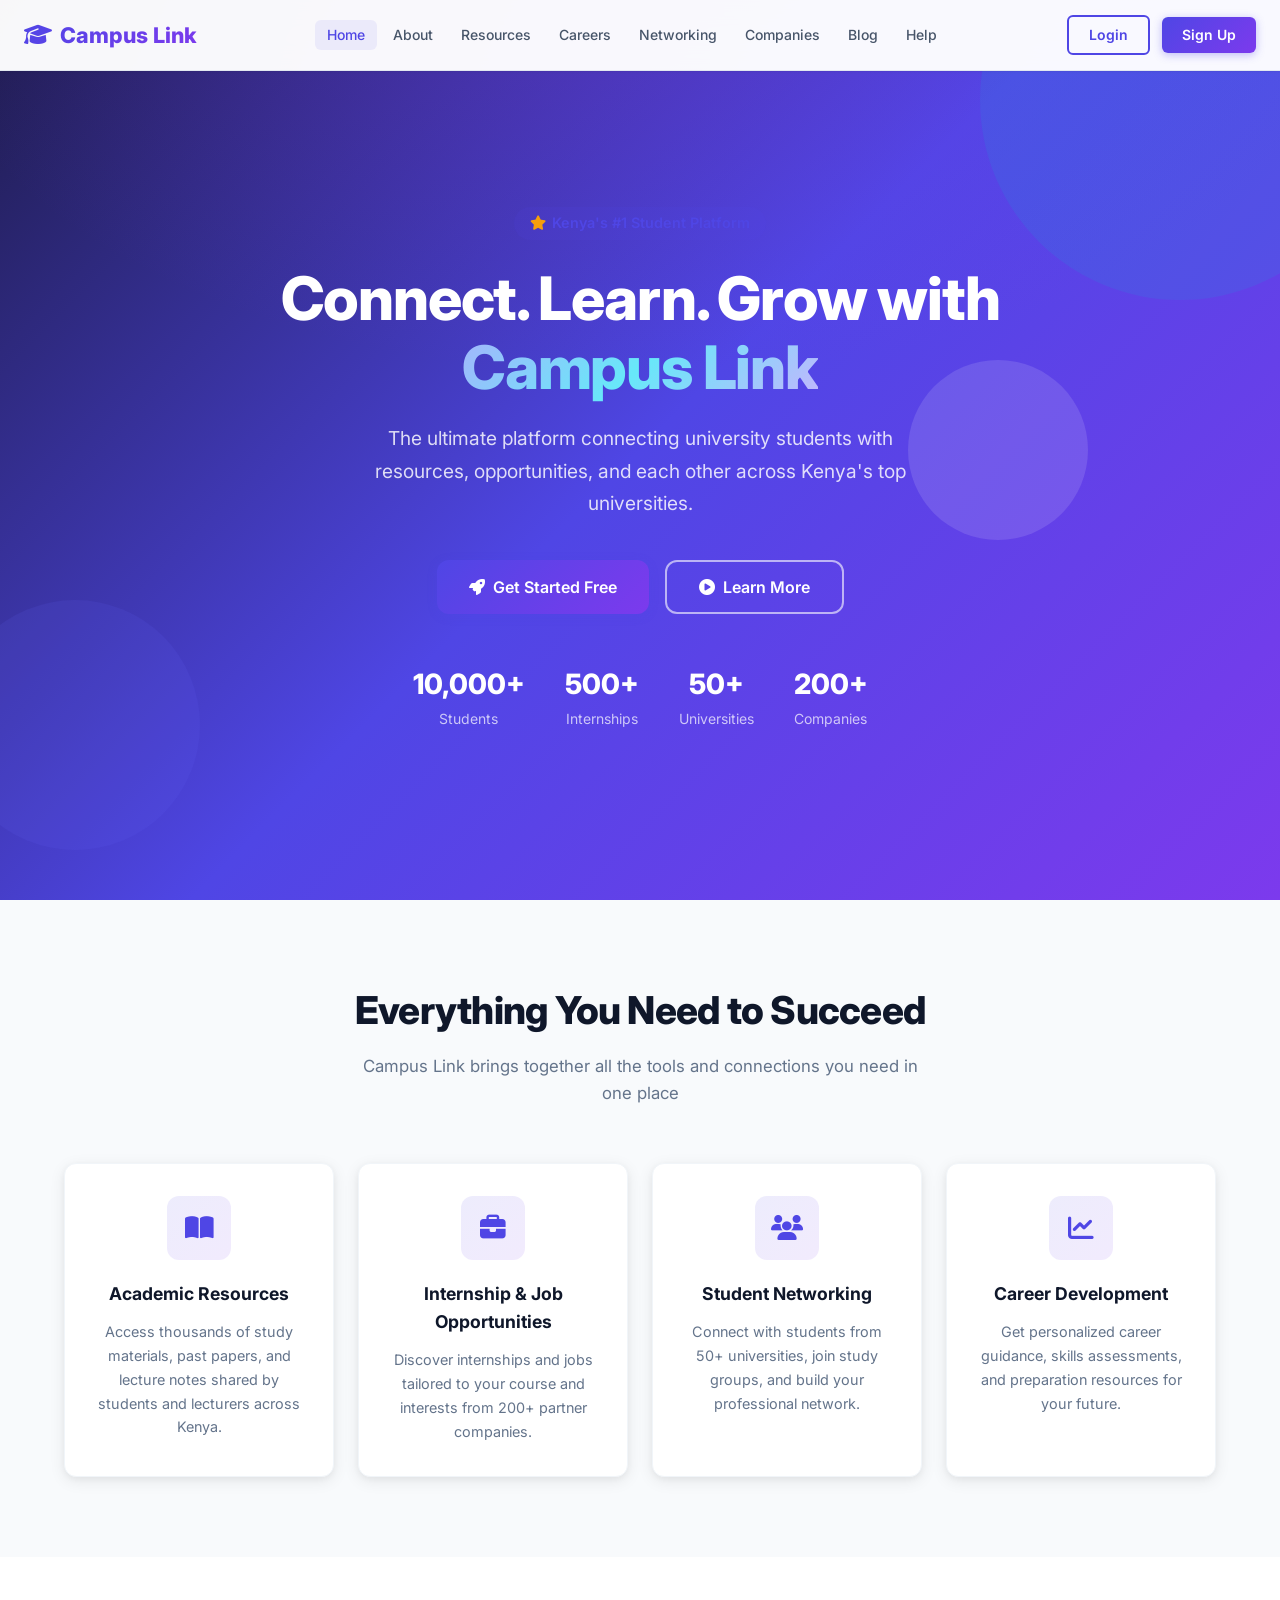
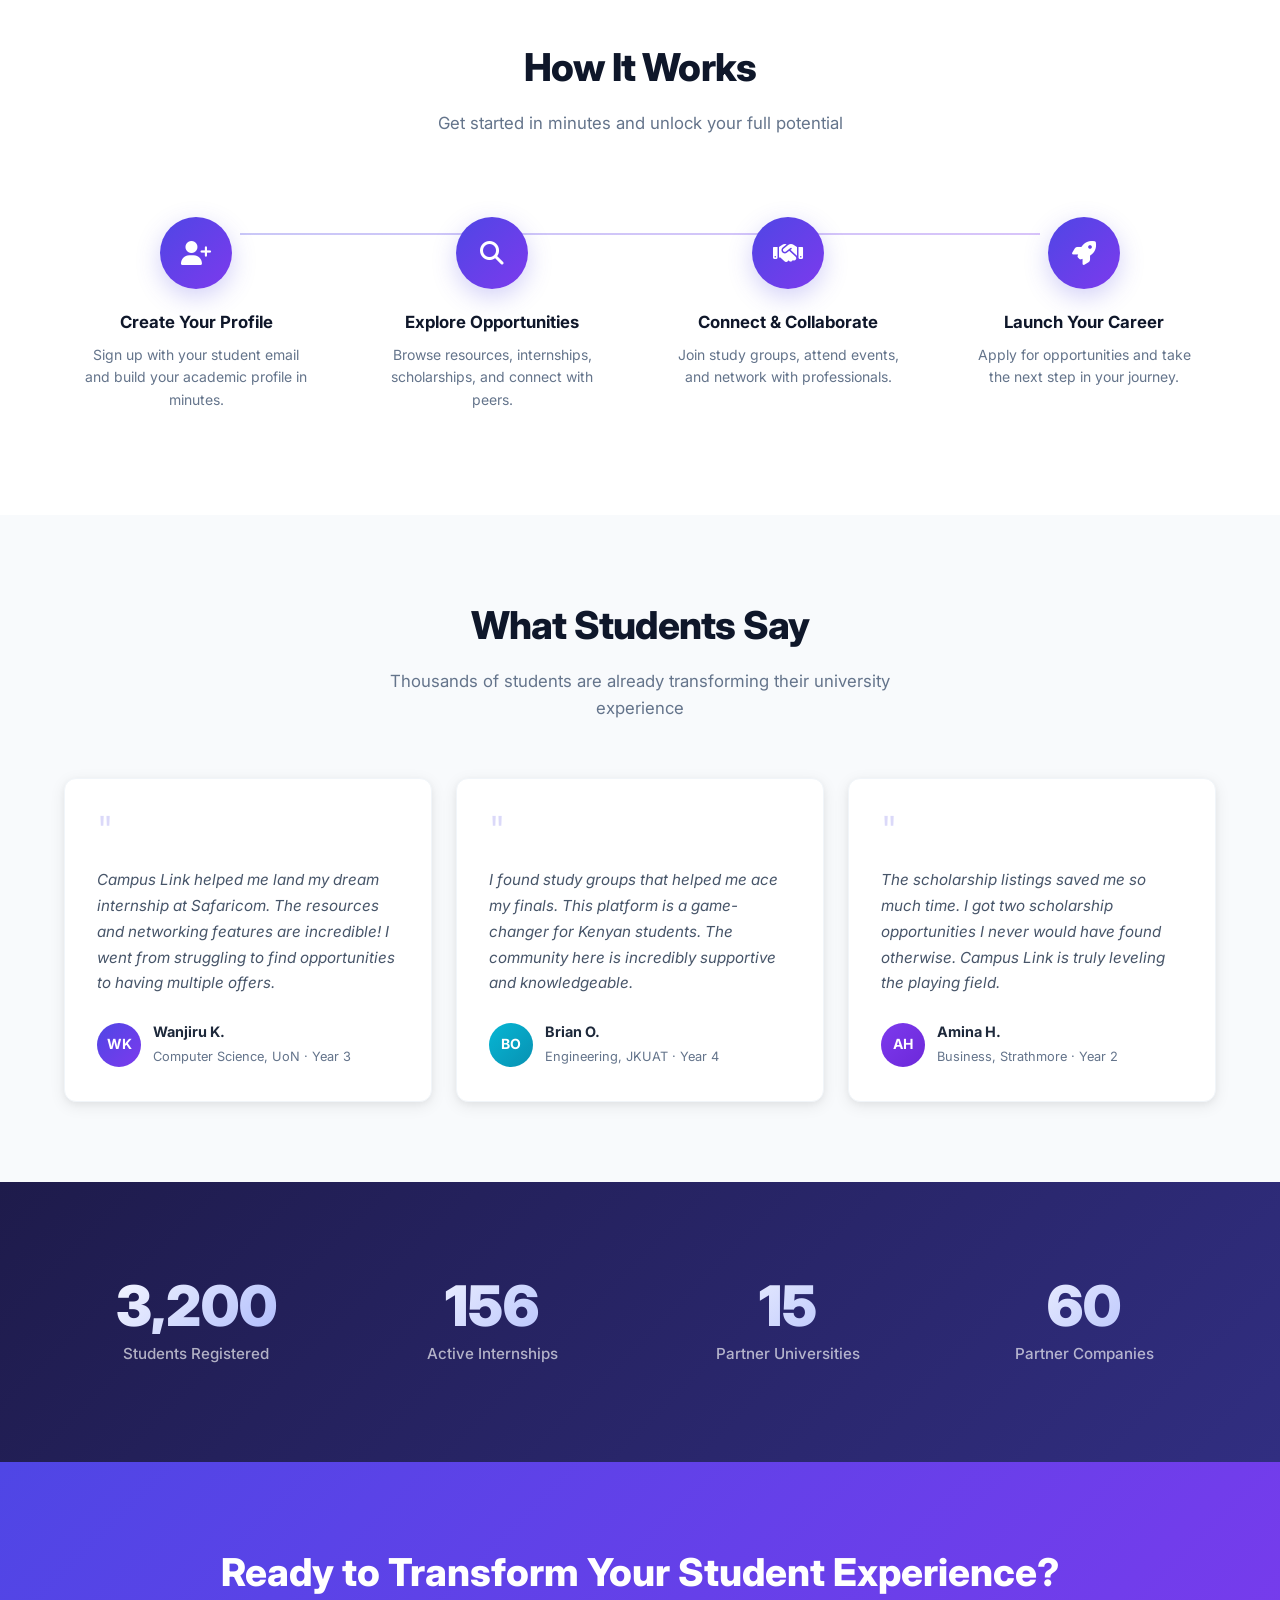
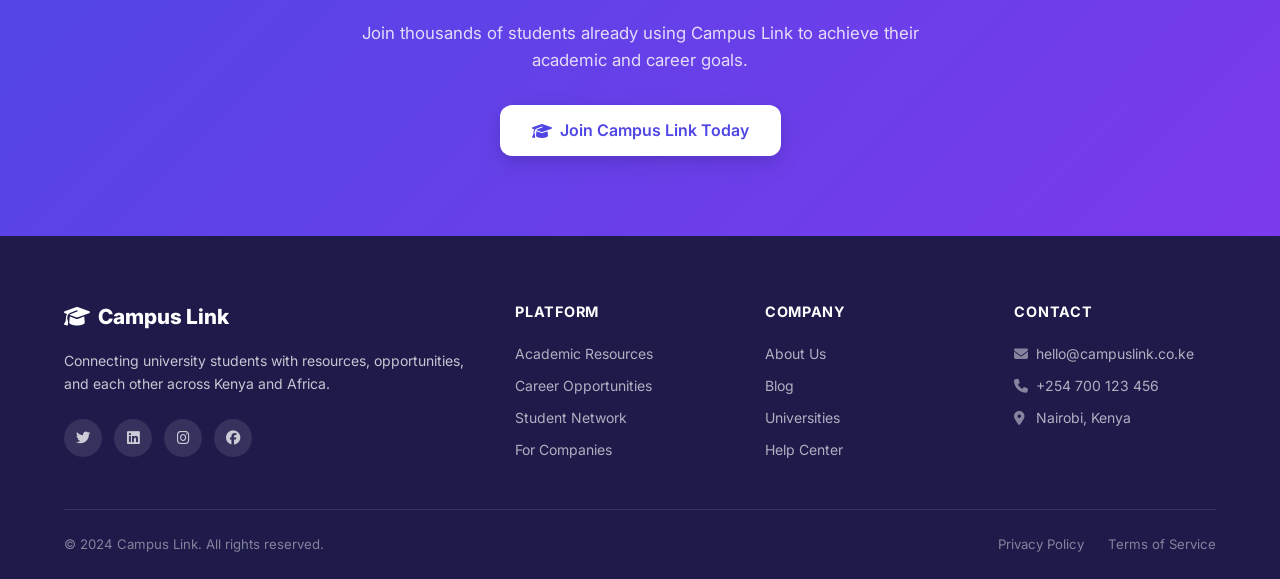
==== index.html @ 04f5db01 "Add complete Campus Link static website (14 files) - css/style.css: 700+ line comprehensive design s" ====
<!DOCTYPE html>
<html lang="en">
<head>
  <meta charset="UTF-8">
  <meta name="viewport" content="width=device-width, initial-scale=1.0">
  <title>Campus Link - Connect. Learn. Grow.</title>
  <meta name="description" content="The ultimate platform connecting university students with resources, opportunities, and each other across Kenya's top universities.">
  <link rel="stylesheet" href="css/style.css">
  <link rel="preconnect" href="https://fonts.googleapis.com">
  <link rel="preconnect" href="https://fonts.gstatic.com" crossorigin>
  <link href="https://fonts.googleapis.com/css2?family=Inter:wght@300;400;500;600;700;800;900&display=swap" rel="stylesheet">
  <link rel="stylesheet" href="https://cdnjs.cloudflare.com/ajax/libs/font-awesome/6.4.0/css/all.min.css">
</head>
<body>

  <!-- NAVIGATION -->
  <nav class="navbar">
    <div class="nav-container">
      <a href="index.html" class="nav-logo">
        <i class="fas fa-graduation-cap"></i> Campus Link
      </a>
      <button class="hamburger" id="hamburger" aria-label="Toggle menu">
        <i class="fas fa-bars"></i>
      </button>
      <ul class="nav-links" id="navLinks">
        <li><a href="index.html" class="nav-link">Home</a></li>
        <li><a href="about.html" class="nav-link">About</a></li>
        <li><a href="resources.html" class="nav-link">Resources</a></li>
        <li><a href="careers.html" class="nav-link">Careers</a></li>
        <li><a href="networking.html" class="nav-link">Networking</a></li>
        <li><a href="companies.html" class="nav-link">Companies</a></li>
        <li><a href="blog.html" class="nav-link">Blog</a></li>
        <li><a href="help.html" class="nav-link">Help</a></li>
      </ul>
      <div class="nav-auth" id="navAuth">
        <button class="btn btn-outline" id="loginBtn">Login</button>
        <button class="btn btn-primary" id="signupBtn">Sign Up</button>
      </div>
    </div>
  </nav>

  <!-- HERO -->
  <section class="hero" id="home">
    <div class="hero-content">
      <div class="badge badge-primary mb-3" style="font-size:0.9rem;padding:0.4rem 1rem;">
        <i class="fas fa-star" style="color:#f59e0b;margin-right:0.35rem;"></i> Kenya's #1 Student Platform
      </div>
      <h1>Connect. Learn. Grow with <span class="gradient-text">Campus Link</span></h1>
      <p>The ultimate platform connecting university students with resources, opportunities, and each other across Kenya's top universities.</p>
      <div class="hero-buttons">
        <button class="btn btn-primary btn-large" id="heroSignupBtn">
          <i class="fas fa-rocket"></i> Get Started Free
        </button>
        <a href="about.html" class="btn btn-outline btn-large">
          <i class="fas fa-play-circle"></i> Learn More
        </a>
      </div>
      <div class="hero-stats">
        <div class="hero-stat">
          <span>10,000+</span>
          <p>Students</p>
        </div>
        <div class="hero-stat">
          <span>500+</span>
          <p>Internships</p>
        </div>
        <div class="hero-stat">
          <span>50+</span>
          <p>Universities</p>
        </div>
        <div class="hero-stat">
          <span>200+</span>
          <p>Companies</p>
        </div>
      </div>
    </div>
    <div class="hero-visual">
      <div class="floating-shape shape-1"></div>
      <div class="floating-shape shape-2"></div>
      <div class="floating-shape shape-3"></div>
    </div>
  </section>

  <!-- FEATURES -->
  <section class="features" id="features">
    <div class="container">
      <div class="section-header">
        <h2>Everything You Need to Succeed</h2>
        <p>Campus Link brings together all the tools and connections you need in one place</p>
      </div>
      <div class="features-grid">
        <div class="feature-card animate-on-scroll">
          <div class="feature-icon"><i class="fas fa-book-open"></i></div>
          <h3>Academic Resources</h3>
          <p>Access thousands of study materials, past papers, and lecture notes shared by students and lecturers across Kenya.</p>
        </div>
        <div class="feature-card animate-on-scroll">
          <div class="feature-icon"><i class="fas fa-briefcase"></i></div>
          <h3>Internship &amp; Job Opportunities</h3>
          <p>Discover internships and jobs tailored to your course and interests from 200+ partner companies.</p>
        </div>
        <div class="feature-card animate-on-scroll">
          <div class="feature-icon"><i class="fas fa-users"></i></div>
          <h3>Student Networking</h3>
          <p>Connect with students from 50+ universities, join study groups, and build your professional network.</p>
        </div>
        <div class="feature-card animate-on-scroll">
          <div class="feature-icon"><i class="fas fa-chart-line"></i></div>
          <h3>Career Development</h3>
          <p>Get personalized career guidance, skills assessments, and preparation resources for your future.</p>
        </div>
      </div>
    </div>
  </section>

  <!-- HOW IT WORKS -->
  <section class="how-it-works" id="how-it-works">
    <div class="container">
      <div class="section-header">
        <h2>How It Works</h2>
        <p>Get started in minutes and unlock your full potential</p>
      </div>
      <div class="steps-grid">
        <div class="step-card animate-on-scroll">
          <div class="step-number"><i class="fas fa-user-plus"></i></div>
          <h3>Create Your Profile</h3>
          <p>Sign up with your student email and build your academic profile in minutes.</p>
        </div>
        <div class="step-card animate-on-scroll">
          <div class="step-number"><i class="fas fa-search"></i></div>
          <h3>Explore Opportunities</h3>
          <p>Browse resources, internships, scholarships, and connect with peers.</p>
        </div>
        <div class="step-card animate-on-scroll">
          <div class="step-number"><i class="fas fa-handshake"></i></div>
          <h3>Connect &amp; Collaborate</h3>
          <p>Join study groups, attend events, and network with professionals.</p>
        </div>
        <div class="step-card animate-on-scroll">
          <div class="step-number"><i class="fas fa-rocket"></i></div>
          <h3>Launch Your Career</h3>
          <p>Apply for opportunities and take the next step in your journey.</p>
        </div>
      </div>
    </div>
  </section>

  <!-- TESTIMONIALS -->
  <section class="testimonials">
    <div class="container">
      <div class="section-header">
        <h2>What Students Say</h2>
        <p>Thousands of students are already transforming their university experience</p>
      </div>
      <div class="testimonials-grid">
        <div class="testimonial-card animate-on-scroll">
          <div class="quote-icon">"</div>
          <p>Campus Link helped me land my dream internship at Safaricom. The resources and networking features are incredible! I went from struggling to find opportunities to having multiple offers.</p>
          <div class="testimonial-author">
            <div class="author-avatar">WK</div>
            <div class="author-info">
              <strong>Wanjiru K.</strong>
              <span>Computer Science, UoN · Year 3</span>
            </div>
          </div>
        </div>
        <div class="testimonial-card animate-on-scroll">
          <div class="quote-icon">"</div>
          <p>I found study groups that helped me ace my finals. This platform is a game-changer for Kenyan students. The community here is incredibly supportive and knowledgeable.</p>
          <div class="testimonial-author">
            <div class="author-avatar" style="background:linear-gradient(135deg,#06b6d4,#0891b2);">BO</div>
            <div class="author-info">
              <strong>Brian O.</strong>
              <span>Engineering, JKUAT · Year 4</span>
            </div>
          </div>
        </div>
        <div class="testimonial-card animate-on-scroll">
          <div class="quote-icon">"</div>
          <p>The scholarship listings saved me so much time. I got two scholarship opportunities I never would have found otherwise. Campus Link is truly leveling the playing field.</p>
          <div class="testimonial-author">
            <div class="author-avatar" style="background:linear-gradient(135deg,#7c3aed,#6d28d9);">AH</div>
            <div class="author-info">
              <strong>Amina H.</strong>
              <span>Business, Strathmore · Year 2</span>
            </div>
          </div>
        </div>
      </div>
    </div>
  </section>

  <!-- STATS -->
  <section class="stats-section">
    <div class="container">
      <div class="stats-grid">
        <div class="stat-card animate-on-scroll">
          <div class="stat-number" data-target="10000">0</div>
          <div class="stat-label">Students Registered</div>
        </div>
        <div class="stat-card animate-on-scroll">
          <div class="stat-number" data-target="500">0</div>
          <div class="stat-label">Active Internships</div>
        </div>
        <div class="stat-card animate-on-scroll">
          <div class="stat-number" data-target="50">0</div>
          <div class="stat-label">Partner Universities</div>
        </div>
        <div class="stat-card animate-on-scroll">
          <div class="stat-number" data-target="200">0</div>
          <div class="stat-label">Partner Companies</div>
        </div>
      </div>
    </div>
  </section>

  <!-- CTA -->
  <section class="cta-section">
    <div class="container">
      <h2>Ready to Transform Your Student Experience?</h2>
      <p>Join thousands of students already using Campus Link to achieve their academic and career goals.</p>
      <button class="btn btn-white btn-large" id="ctaSignupBtn">
        <i class="fas fa-graduation-cap"></i> Join Campus Link Today
      </button>
    </div>
  </section>

  <!-- FOOTER -->
  <footer class="footer">
    <div class="container">
      <div class="footer-grid">
        <div class="footer-brand">
          <a href="index.html" class="footer-logo"><i class="fas fa-graduation-cap"></i> Campus Link</a>
          <p>Connecting university students with resources, opportunities, and each other across Kenya and Africa.</p>
          <div class="social-links">
            <a href="#" aria-label="Twitter"><i class="fab fa-twitter"></i></a>
            <a href="#" aria-label="LinkedIn"><i class="fab fa-linkedin"></i></a>
            <a href="#" aria-label="Instagram"><i class="fab fa-instagram"></i></a>
            <a href="#" aria-label="Facebook"><i class="fab fa-facebook"></i></a>
          </div>
        </div>
        <div class="footer-links">
          <h4>Platform</h4>
          <ul>
            <li><a href="resources.html">Academic Resources</a></li>
            <li><a href="careers.html">Career Opportunities</a></li>
            <li><a href="networking.html">Student Network</a></li>
            <li><a href="companies.html">For Companies</a></li>
          </ul>
        </div>
        <div class="footer-links">
          <h4>Company</h4>
          <ul>
            <li><a href="about.html">About Us</a></li>
            <li><a href="blog.html">Blog</a></li>
            <li><a href="universities.html">Universities</a></li>
            <li><a href="help.html">Help Center</a></li>
          </ul>
        </div>
        <div class="footer-links">
          <h4>Contact</h4>
          <ul>
            <li><i class="fas fa-envelope"></i> hello@campuslink.co.ke</li>
            <li><i class="fas fa-phone"></i> +254 700 123 456</li>
            <li><i class="fas fa-map-marker-alt"></i> Nairobi, Kenya</li>
          </ul>
        </div>
      </div>
      <div class="footer-bottom">
        <p>&copy; 2024 Campus Link. All rights reserved.</p>
        <div class="footer-legal">
          <a href="#">Privacy Policy</a>
          <a href="#">Terms of Service</a>
        </div>
      </div>
    </div>
  </footer>

  <!-- LOGIN MODAL -->
  <div class="modal-overlay" id="loginModal">
    <div class="modal">
      <button class="modal-close" id="closeLoginModal" aria-label="Close"><i class="fas fa-times"></i></button>
      <div class="modal-header">
        <i class="fas fa-graduation-cap modal-logo-icon"></i>
        <h2>Welcome Back</h2>
        <p>Sign in to your Campus Link account</p>
      </div>
      <form class="modal-form" id="loginForm" novalidate>
        <div class="form-group">
          <label for="loginEmail">Email Address</label>
          <input type="email" id="loginEmail" placeholder="demo@campuslink.com" required autocomplete="email">
        </div>
        <div class="form-group">
          <label for="loginPassword">Password</label>
          <input type="password" id="loginPassword" placeholder="demo123" required autocomplete="current-password">
        </div>
        <div class="form-error" id="loginError"></div>
        <button type="submit" class="btn btn-primary btn-full">
          <i class="fas fa-sign-in-alt"></i> Sign In
        </button>
        <p class="modal-switch">Don't have an account? <a href="#" id="switchToSignup">Sign Up</a></p>
        <p class="demo-hint"><i class="fas fa-info-circle"></i> Demo: demo@campuslink.com / demo123</p>
      </form>
    </div>
  </div>

  <!-- SIGNUP MODAL -->
  <div class="modal-overlay" id="signupModal">
    <div class="modal">
      <button class="modal-close" id="closeSignupModal" aria-label="Close"><i class="fas fa-times"></i></button>
      <div class="modal-header">
        <i class="fas fa-graduation-cap modal-logo-icon"></i>
        <h2>Join Campus Link</h2>
        <p>Create your free student account</p>
      </div>
      <form class="modal-form" id="signupForm" novalidate>
        <div class="form-group">
          <label for="signupName">Full Name</label>
          <input type="text" id="signupName" placeholder="Your full name" required autocomplete="name">
        </div>
        <div class="form-group">
          <label for="signupEmail">Email Address</label>
          <input type="email" id="signupEmail" placeholder="student@university.ac.ke" required autocomplete="email">
        </div>
        <div class="form-group">
          <label for="signupUniversity">University</label>
          <select id="signupUniversity">
            <option value="">Select your university</option>
            <option>University of Nairobi</option>
            <option>Strathmore University</option>
            <option>JKUAT</option>
            <option>Kenyatta University</option>
            <option>Moi University</option>
            <option>Egerton University</option>
            <option>Other</option>
          </select>
        </div>
        <div class="form-group">
          <label for="signupPassword">Password</label>
          <input type="password" id="signupPassword" placeholder="Min 6 characters" required autocomplete="new-password">
        </div>
        <div class="form-error" id="signupError"></div>
        <button type="submit" class="btn btn-primary btn-full">
          <i class="fas fa-user-plus"></i> Create Account
        </button>
        <p class="modal-switch">Already have an account? <a href="#" id="switchToLogin">Sign In</a></p>
      </form>
    </div>
  </div>

  <script src="js/main.js"></script>
  <script src="js/auth.js"></script>
</body>
</html>
---- css/style.css ----
/* =============================================
   CAMPUS LINK - Main Stylesheet
   ============================================= */

/* CSS Custom Properties */
:root {
  --primary: #4f46e5;
  --primary-dark: #3730a3;
  --primary-light: #6366f1;
  --accent: #7c3aed;
  --accent-light: #8b5cf6;
  --secondary: #06b6d4;
  --secondary-dark: #0891b2;
  --success: #10b981;
  --warning: #f59e0b;
  --danger: #ef4444;
  --dark: #1e1b4b;
  --dark-2: #312e81;
  --gray-50: #f8fafc;
  --gray-100: #f1f5f9;
  --gray-200: #e2e8f0;
  --gray-300: #cbd5e1;
  --gray-400: #94a3b8;
  --gray-500: #64748b;
  --gray-600: #475569;
  --gray-700: #334155;
  --gray-800: #1e293b;
  --gray-900: #0f172a;
  --white: #ffffff;
  --font-main: 'Inter', -apple-system, BlinkMacSystemFont, sans-serif;
  --shadow-sm: 0 1px 3px rgba(0,0,0,0.08), 0 1px 2px rgba(0,0,0,0.04);
  --shadow: 0 4px 16px rgba(0,0,0,0.08), 0 2px 6px rgba(0,0,0,0.04);
  --shadow-md: 0 8px 24px rgba(0,0,0,0.10), 0 4px 8px rgba(0,0,0,0.06);
  --shadow-lg: 0 20px 40px rgba(0,0,0,0.12), 0 8px 16px rgba(0,0,0,0.06);
  --shadow-colored: 0 8px 24px rgba(79,70,229,0.25);
  --radius-sm: 6px;
  --radius: 12px;
  --radius-lg: 16px;
  --radius-xl: 24px;
  --radius-full: 9999px;
  --transition: 0.25s cubic-bezier(0.4, 0, 0.2, 1);
  --nav-height: 70px;
}

/* =============================================
   CSS RESET
   ============================================= */
*, *::before, *::after {
  box-sizing: border-box;
  margin: 0;
  padding: 0;
}

html {
  scroll-behavior: smooth;
  font-size: 16px;
}

body {
  font-family: var(--font-main);
  color: var(--gray-800);
  background: var(--white);
  line-height: 1.6;
  -webkit-font-smoothing: antialiased;
  -moz-osx-font-smoothing: grayscale;
}

img { max-width: 100%; height: auto; display: block; }
a { text-decoration: none; color: inherit; }
ul { list-style: none; }
button { cursor: pointer; border: none; background: none; font-family: inherit; }
input, select, textarea { font-family: inherit; font-size: 1rem; }

/* =============================================
   NAVIGATION
   ============================================= */
.navbar {
  position: fixed;
  top: 0;
  left: 0;
  right: 0;
  height: var(--nav-height);
  background: rgba(255, 255, 255, 0.97);
  backdrop-filter: blur(12px);
  box-shadow: 0 1px 0 var(--gray-200), var(--shadow-sm);
  z-index: 1000;
  transition: box-shadow var(--transition);
}

.nav-container {
  max-width: 1280px;
  margin: 0 auto;
  padding: 0 1.5rem;
  height: 100%;
  display: flex;
  align-items: center;
  gap: 2rem;
}

.nav-logo {
  font-size: 1.35rem;
  font-weight: 800;
  background: linear-gradient(135deg, var(--primary), var(--accent));
  -webkit-background-clip: text;
  -webkit-text-fill-color: transparent;
  background-clip: text;
  display: flex;
  align-items: center;
  gap: 0.5rem;
  white-space: nowrap;
  flex-shrink: 0;
}

.nav-logo i { font-size: 1.4rem; }

.nav-links {
  display: flex;
  align-items: center;
  gap: 0.25rem;
  flex: 1;
  justify-content: center;
}

.nav-link {
  padding: 0.4rem 0.75rem;
  border-radius: var(--radius-sm);
  font-size: 0.875rem;
  font-weight: 500;
  color: var(--gray-600);
  transition: all var(--transition);
  white-space: nowrap;
}

.nav-link:hover,
.nav-link.active {
  color: var(--primary);
  background: rgba(79, 70, 229, 0.08);
}

.nav-auth {
  display: flex;
  align-items: center;
  gap: 0.75rem;
  flex-shrink: 0;
}

.hamburger {
  display: none;
  align-items: center;
  justify-content: center;
  width: 40px;
  height: 40px;
  border-radius: var(--radius-sm);
  color: var(--gray-700);
  font-size: 1.1rem;
  transition: background var(--transition);
  flex-shrink: 0;
  margin-left: auto;
}

.hamburger:hover { background: var(--gray-100); }

/* User menu in nav */
.user-nav {
  display: flex;
  align-items: center;
  gap: 0.75rem;
}

.notification-btn {
  position: relative;
  width: 38px;
  height: 38px;
  border-radius: var(--radius-full);
  background: var(--gray-100);
  color: var(--gray-600);
  display: flex;
  align-items: center;
  justify-content: center;
  font-size: 1rem;
  transition: all var(--transition);
}

.notification-btn:hover { background: var(--gray-200); color: var(--primary); }

.notif-badge {
  position: absolute;
  top: -2px;
  right: -2px;
  background: var(--danger);
  color: white;
  font-size: 0.65rem;
  font-weight: 700;
  width: 18px;
  height: 18px;
  border-radius: var(--radius-full);
  display: flex;
  align-items: center;
  justify-content: center;
  border: 2px solid white;
}

.user-avatar-nav {
  width: 36px;
  height: 36px;
  border-radius: var(--radius-full);
  background: linear-gradient(135deg, var(--primary), var(--accent));
  color: white;
  display: flex;
  align-items: center;
  justify-content: center;
  font-weight: 700;
  font-size: 0.8rem;
}

.user-name-nav {
  font-size: 0.875rem;
  font-weight: 600;
  color: var(--gray-700);
}

/* =============================================
   BUTTONS
   ============================================= */
.btn {
  display: inline-flex;
  align-items: center;
  justify-content: center;
  gap: 0.5rem;
  padding: 0.5rem 1.25rem;
  border-radius: var(--radius-sm);
  font-size: 0.875rem;
  font-weight: 600;
  transition: all var(--transition);
  white-space: nowrap;
  line-height: 1.4;
}

.btn-primary {
  background: linear-gradient(135deg, var(--primary), var(--accent));
  color: white;
  box-shadow: 0 2px 8px rgba(79, 70, 229, 0.35);
}

.btn-primary:hover {
  transform: translateY(-1px);
  box-shadow: 0 4px 16px rgba(79, 70, 229, 0.45);
  opacity: 0.95;
}

.btn-outline {
  background: transparent;
  color: var(--primary);
  border: 2px solid var(--primary);
}

.btn-outline:hover {
  background: var(--primary);
  color: white;
}

.btn-secondary {
  background: var(--gray-100);
  color: var(--gray-700);
  border: 1px solid var(--gray-200);
}

.btn-secondary:hover { background: var(--gray-200); }

.btn-danger {
  background: linear-gradient(135deg, var(--danger), #dc2626);
  color: white;
}

.btn-danger:hover { opacity: 0.9; transform: translateY(-1px); }

.btn-white {
  background: white;
  color: var(--primary);
  box-shadow: var(--shadow-md);
}

.btn-white:hover { transform: translateY(-2px); box-shadow: var(--shadow-lg); }

.btn-success {
  background: linear-gradient(135deg, var(--success), #059669);
  color: white;
}

.btn-large {
  padding: 0.875rem 2rem;
  font-size: 1rem;
  border-radius: var(--radius);
}

.btn-full { width: 100%; }

.btn-sm {
  padding: 0.35rem 0.875rem;
  font-size: 0.8rem;
}

/* =============================================
   HERO SECTION
   ============================================= */
.hero {
  min-height: 100vh;
  background: linear-gradient(135deg, var(--dark) 0%, var(--primary) 50%, var(--accent) 100%);
  display: flex;
  align-items: center;
  justify-content: center;
  text-align: center;
  position: relative;
  overflow: hidden;
  padding: calc(var(--nav-height) + 2rem) 1.5rem 4rem;
}

.hero::before {
  content: '';
  position: absolute;
  inset: 0;
  background: radial-gradient(ellipse 80% 60% at 50% 0%, rgba(124,58,237,0.3) 0%, transparent 70%);
}

.hero-content {
  position: relative;
  z-index: 1;
  max-width: 800px;
  margin: 0 auto;
  animation: fadeIn 0.8s ease-out;
}

.hero-content h1 {
  font-size: clamp(2rem, 5vw, 3.75rem);
  font-weight: 800;
  color: white;
  line-height: 1.15;
  margin-bottom: 1.25rem;
  letter-spacing: -0.02em;
}

.gradient-text {
  background: linear-gradient(135deg, #a5b4fc, #67e8f9, #c4b5fd);
  -webkit-background-clip: text;
  -webkit-text-fill-color: transparent;
  background-clip: text;
}

.hero-content p {
  font-size: 1.2rem;
  color: rgba(255,255,255,0.82);
  margin-bottom: 2.5rem;
  max-width: 600px;
  margin-left: auto;
  margin-right: auto;
  line-height: 1.7;
}

.hero-buttons {
  display: flex;
  gap: 1rem;
  justify-content: center;
  flex-wrap: wrap;
  margin-bottom: 3rem;
}

.hero .btn-outline {
  border-color: rgba(255,255,255,0.6);
  color: white;
}

.hero .btn-outline:hover {
  background: rgba(255,255,255,0.15);
  border-color: white;
}

.hero-stats {
  display: flex;
  gap: 2.5rem;
  justify-content: center;
  flex-wrap: wrap;
}

.hero-stat span {
  display: block;
  font-size: 1.75rem;
  font-weight: 800;
  color: white;
}

.hero-stat p {
  font-size: 0.875rem;
  color: rgba(255,255,255,0.7);
  margin: 0;
}

.hero-visual {
  position: absolute;
  inset: 0;
  pointer-events: none;
}

.floating-shape {
  position: absolute;
  border-radius: var(--radius-full);
  opacity: 0.12;
  animation: float 6s ease-in-out infinite;
}

.shape-1 {
  width: 400px; height: 400px;
  background: var(--secondary);
  top: -100px; right: -100px;
  animation-delay: 0s;
}

.shape-2 {
  width: 250px; height: 250px;
  background: var(--primary-light);
  bottom: 50px; left: -50px;
  animation-delay: 2s;
}

.shape-3 {
  width: 180px; height: 180px;
  background: white;
  top: 40%; right: 15%;
  animation-delay: 4s;
}

/* Page hero (smaller, for inner pages) */
.page-hero {
  background: linear-gradient(135deg, var(--dark) 0%, var(--primary) 60%, var(--accent) 100%);
  padding: calc(var(--nav-height) + 3rem) 1.5rem 4rem;
  text-align: center;
  position: relative;
  overflow: hidden;
}

.page-hero::before {
  content: '';
  position: absolute;
  inset: 0;
  background: radial-gradient(ellipse 60% 80% at 50% 100%, rgba(6,182,212,0.2) 0%, transparent 70%);
}

.page-hero-content {
  position: relative;
  z-index: 1;
  max-width: 700px;
  margin: 0 auto;
}

.page-hero h1 {
  font-size: clamp(1.75rem, 4vw, 3rem);
  font-weight: 800;
  color: white;
  margin-bottom: 1rem;
  letter-spacing: -0.02em;
}

.page-hero p {
  font-size: 1.1rem;
  color: rgba(255,255,255,0.82);
  line-height: 1.7;
}

/* =============================================
   LAYOUT
   ============================================= */
.container {
  max-width: 1200px;
  margin: 0 auto;
  padding: 0 1.5rem;
}

section { padding: 5rem 0; }

.section-header {
  text-align: center;
  margin-bottom: 3.5rem;
}

.section-header h2 {
  font-size: clamp(1.6rem, 3vw, 2.4rem);
  font-weight: 800;
  color: var(--gray-900);
  margin-bottom: 0.75rem;
  letter-spacing: -0.02em;
}

.section-header p {
  font-size: 1.05rem;
  color: var(--gray-500);
  max-width: 560px;
  margin: 0 auto;
}

/* =============================================
   CARDS
   ============================================= */
.card {
  background: white;
  border-radius: var(--radius);
  box-shadow: var(--shadow);
  border: 1px solid var(--gray-100);
  transition: all var(--transition);
  overflow: hidden;
}

.card:hover {
  transform: translateY(-4px);
  box-shadow: var(--shadow-md);
  border-color: var(--gray-200);
}

.card-body { padding: 1.5rem; }

/* Feature Cards */
.features { background: var(--gray-50); }

.features-grid {
  display: grid;
  grid-template-columns: repeat(4, 1fr);
  gap: 1.5rem;
}

.feature-card {
  background: white;
  border-radius: var(--radius);
  padding: 2rem 1.5rem;
  text-align: center;
  box-shadow: var(--shadow);
  border: 1px solid var(--gray-100);
  transition: all var(--transition);
}

.feature-card:hover {
  transform: translateY(-6px);
  box-shadow: var(--shadow-md);
  border-color: rgba(79,70,229,0.2);
}

.feature-icon {
  width: 64px;
  height: 64px;
  border-radius: var(--radius);
  background: linear-gradient(135deg, rgba(79,70,229,0.1), rgba(124,58,237,0.1));
  display: flex;
  align-items: center;
  justify-content: center;
  margin: 0 auto 1.25rem;
  font-size: 1.6rem;
  color: var(--primary);
  transition: all var(--transition);
}

.feature-card:hover .feature-icon {
  background: linear-gradient(135deg, var(--primary), var(--accent));
  color: white;
  transform: scale(1.05);
}

.feature-card h3 {
  font-size: 1.1rem;
  font-weight: 700;
  color: var(--gray-900);
  margin-bottom: 0.75rem;
}

.feature-card p {
  font-size: 0.9rem;
  color: var(--gray-500);
  line-height: 1.65;
}

/* Steps Grid */
.how-it-works { background: white; }

.steps-grid {
  display: grid;
  grid-template-columns: repeat(4, 1fr);
  gap: 2rem;
  position: relative;
}

.steps-grid::before {
  content: '';
  position: absolute;
  top: 40px;
  left: calc(12.5% + 32px);
  right: calc(12.5% + 32px);
  height: 2px;
  background: linear-gradient(90deg, var(--primary), var(--accent));
  opacity: 0.3;
  z-index: 0;
}

.step-card {
  text-align: center;
  padding: 1.5rem 1rem;
  position: relative;
  z-index: 1;
}

.step-number {
  width: 72px;
  height: 72px;
  border-radius: var(--radius-full);
  background: linear-gradient(135deg, var(--primary), var(--accent));
  color: white;
  display: flex;
  align-items: center;
  justify-content: center;
  margin: 0 auto 1.25rem;
  font-size: 1.5rem;
  box-shadow: var(--shadow-colored);
}

.step-card h3 {
  font-size: 1.05rem;
  font-weight: 700;
  color: var(--gray-900);
  margin-bottom: 0.5rem;
}

.step-card p {
  font-size: 0.875rem;
  color: var(--gray-500);
  line-height: 1.6;
}

/* Testimonial Cards */
.testimonials { background: var(--gray-50); }

.testimonials-grid {
  display: grid;
  grid-template-columns: repeat(3, 1fr);
  gap: 1.5rem;
}

.testimonial-card {
  background: white;
  border-radius: var(--radius);
  padding: 2rem;
  box-shadow: var(--shadow);
  border: 1px solid var(--gray-100);
  position: relative;
  transition: all var(--transition);
}

.testimonial-card:hover { transform: translateY(-4px); box-shadow: var(--shadow-md); }

.quote-icon {
  font-size: 2.5rem;
  color: var(--primary);
  opacity: 0.2;
  line-height: 1;
  margin-bottom: 1rem;
}

.testimonial-card p {
  font-size: 0.95rem;
  color: var(--gray-600);
  line-height: 1.7;
  font-style: italic;
  margin-bottom: 1.5rem;
}

.testimonial-author {
  display: flex;
  align-items: center;
  gap: 0.75rem;
}

.author-avatar {
  width: 44px;
  height: 44px;
  border-radius: var(--radius-full);
  background: linear-gradient(135deg, var(--primary), var(--accent));
  color: white;
  display: flex;
  align-items: center;
  justify-content: center;
  font-weight: 700;
  font-size: 0.875rem;
  flex-shrink: 0;
}

.author-info strong {
  display: block;
  font-size: 0.9rem;
  font-weight: 700;
  color: var(--gray-800);
}

.author-info span {
  font-size: 0.8rem;
  color: var(--gray-500);
}

/* Stats Section */
.stats-section {
  background: linear-gradient(135deg, var(--dark) 0%, var(--dark-2) 100%);
  padding: 4rem 0;
}

.stats-grid {
  display: grid;
  grid-template-columns: repeat(4, 1fr);
  gap: 2rem;
}

.stat-card {
  text-align: center;
  padding: 2rem 1rem;
}

.stat-number {
  font-size: clamp(2.5rem, 5vw, 3.5rem);
  font-weight: 900;
  background: linear-gradient(135deg, white, #a5b4fc);
  -webkit-background-clip: text;
  -webkit-text-fill-color: transparent;
  background-clip: text;
  line-height: 1;
  margin-bottom: 0.5rem;
}

.stat-label {
  font-size: 0.95rem;
  color: rgba(255,255,255,0.65);
  font-weight: 500;
}

/* CTA Section */
.cta-section {
  background: linear-gradient(135deg, var(--primary) 0%, var(--accent) 100%);
  text-align: center;
  padding: 5rem 1.5rem;
}

.cta-section h2 {
  font-size: clamp(1.6rem, 3vw, 2.4rem);
  font-weight: 800;
  color: white;
  margin-bottom: 1rem;
}

.cta-section p {
  font-size: 1.05rem;
  color: rgba(255,255,255,0.82);
  margin-bottom: 2rem;
  max-width: 560px;
  margin-left: auto;
  margin-right: auto;
}

/* =============================================
   FOOTER
   ============================================= */
.footer {
  background: var(--dark);
  color: rgba(255,255,255,0.75);
  padding: 4rem 0 0;
}

.footer-grid {
  display: grid;
  grid-template-columns: 2fr 1fr 1fr 1fr;
  gap: 3rem;
  padding-bottom: 3rem;
  border-bottom: 1px solid rgba(255,255,255,0.1);
}

.footer-logo {
  font-size: 1.3rem;
  font-weight: 800;
  color: white;
  display: flex;
  align-items: center;
  gap: 0.5rem;
  margin-bottom: 1rem;
}

.footer-brand p {
  font-size: 0.875rem;
  line-height: 1.65;
  margin-bottom: 1.5rem;
}

.social-links {
  display: flex;
  gap: 0.75rem;
}

.social-links a {
  width: 38px;
  height: 38px;
  border-radius: var(--radius-full);
  background: rgba(255,255,255,0.1);
  display: flex;
  align-items: center;
  justify-content: center;
  font-size: 0.9rem;
  color: rgba(255,255,255,0.75);
  transition: all var(--transition);
}

.social-links a:hover {
  background: var(--primary);
  color: white;
  transform: translateY(-2px);
}

.footer-links h4 {
  font-size: 0.9rem;
  font-weight: 700;
  color: white;
  margin-bottom: 1.25rem;
  text-transform: uppercase;
  letter-spacing: 0.05em;
}

.footer-links ul { display: flex; flex-direction: column; gap: 0.6rem; }

.footer-links ul li a,
.footer-links ul li {
  font-size: 0.875rem;
  color: rgba(255,255,255,0.65);
  transition: color var(--transition);
  display: flex;
  align-items: center;
  gap: 0.5rem;
}

.footer-links ul li a:hover { color: white; }

.footer-links ul li i { width: 14px; opacity: 0.7; }

.footer-bottom {
  display: flex;
  align-items: center;
  justify-content: space-between;
  padding: 1.5rem 0;
  font-size: 0.825rem;
  color: rgba(255,255,255,0.45);
}

.footer-legal {
  display: flex;
  gap: 1.5rem;
}

.footer-legal a {
  color: rgba(255,255,255,0.45);
  transition: color var(--transition);
}

.footer-legal a:hover { color: rgba(255,255,255,0.8); }

/* =============================================
   MODALS
   ============================================= */
.modal-overlay {
  position: fixed;
  inset: 0;
  background: rgba(0,0,0,0.55);
  backdrop-filter: blur(4px);
  display: flex;
  align-items: center;
  justify-content: center;
  z-index: 2000;
  padding: 1rem;
  opacity: 0;
  pointer-events: none;
  transition: opacity var(--transition);
}

.modal-overlay.active {
  opacity: 1;
  pointer-events: all;
}

.modal {
  background: white;
  border-radius: var(--radius-lg);
  padding: 2.5rem;
  width: 100%;
  max-width: 460px;
  position: relative;
  box-shadow: var(--shadow-lg);
  animation: slideInUp 0.3s ease-out;
}

.modal-close {
  position: absolute;
  top: 1.25rem;
  right: 1.25rem;
  width: 32px;
  height: 32px;
  border-radius: var(--radius-full);
  background: var(--gray-100);
  color: var(--gray-500);
  display: flex;
  align-items: center;
  justify-content: center;
  font-size: 0.875rem;
  transition: all var(--transition);
}

.modal-close:hover { background: var(--gray-200); color: var(--gray-700); }

.modal-header {
  text-align: center;
  margin-bottom: 2rem;
}

.modal-logo-icon {
  font-size: 2.5rem;
  background: linear-gradient(135deg, var(--primary), var(--accent));
  -webkit-background-clip: text;
  -webkit-text-fill-color: transparent;
  background-clip: text;
  margin-bottom: 0.75rem;
}

.modal-header h2 {
  font-size: 1.5rem;
  font-weight: 800;
  color: var(--gray-900);
  margin-bottom: 0.35rem;
}

.modal-header p {
  font-size: 0.9rem;
  color: var(--gray-500);
}

/* =============================================
   FORMS
   ============================================= */
.modal-form { display: flex; flex-direction: column; gap: 1.25rem; }

.form-group { display: flex; flex-direction: column; gap: 0.4rem; }

.form-group label {
  font-size: 0.85rem;
  font-weight: 600;
  color: var(--gray-700);
}

.form-group input,
.form-group select,
.form-group textarea {
  padding: 0.7rem 1rem;
  border: 1.5px solid var(--gray-200);
  border-radius: var(--radius-sm);
  font-size: 0.9rem;
  color: var(--gray-800);
  background: var(--gray-50);
  transition: all var(--transition);
  outline: none;
}

.form-group input:focus,
.form-group select:focus,
.form-group textarea:focus {
  border-color: var(--primary);
  background: white;
  box-shadow: 0 0 0 3px rgba(79,70,229,0.1);
}

.form-group textarea { resize: vertical; min-height: 100px; }

.modal-switch {
  text-align: center;
  font-size: 0.875rem;
  color: var(--gray-500);
}

.modal-switch a {
  color: var(--primary);
  font-weight: 600;
}

.modal-switch a:hover { text-decoration: underline; }

.demo-hint {
  text-align: center;
  font-size: 0.8rem;
  color: var(--gray-400);
}

.demo-hint i { margin-right: 0.25rem; }

.form-error {
  font-size: 0.825rem;
  color: var(--danger);
  min-height: 1em;
  font-weight: 500;
}

/* Search Bar */
.search-bar {
  display: flex;
  gap: 0;
  max-width: 600px;
  margin: 0 auto;
  background: white;
  border-radius: var(--radius-lg);
  box-shadow: var(--shadow-md);
  overflow: hidden;
  border: 1.5px solid var(--gray-200);
  transition: border-color var(--transition), box-shadow var(--transition);
}

.search-bar:focus-within {
  border-color: var(--primary);
  box-shadow: 0 0 0 3px rgba(79,70,229,0.1), var(--shadow-md);
}

.search-bar input {
  flex: 1;
  padding: 0.875rem 1.25rem;
  border: none;
  background: transparent;
  font-size: 1rem;
  color: var(--gray-800);
  outline: none;
}

.search-bar button {
  padding: 0.875rem 1.5rem;
  background: linear-gradient(135deg, var(--primary), var(--accent));
  color: white;
  font-size: 1rem;
  font-weight: 600;
  transition: opacity var(--transition);
}

.search-bar button:hover { opacity: 0.9; }

.hero-search { margin-top: 2rem; }

/* =============================================
   BADGES / TAGS
   ============================================= */
.badge {
  display: inline-flex;
  align-items: center;
  padding: 0.2rem 0.65rem;
  border-radius: var(--radius-full);
  font-size: 0.75rem;
  font-weight: 600;
  line-height: 1.4;
}

.badge-primary { background: rgba(79,70,229,0.1); color: var(--primary); }
.badge-success { background: rgba(16,185,129,0.1); color: var(--success); }
.badge-warning { background: rgba(245,158,11,0.1); color: var(--warning); }
.badge-danger { background: rgba(239,68,68,0.1); color: var(--danger); }
.badge-secondary { background: rgba(6,182,212,0.1); color: var(--secondary-dark); }
.badge-gray { background: var(--gray-100); color: var(--gray-600); }

.tag {
  display: inline-flex;
  align-items: center;
  padding: 0.25rem 0.75rem;
  border-radius: var(--radius-full);
  font-size: 0.78rem;
  font-weight: 500;
  background: var(--gray-100);
  color: var(--gray-600);
  transition: all var(--transition);
}

.tag:hover { background: rgba(79,70,229,0.1); color: var(--primary); }

.tags { display: flex; flex-wrap: wrap; gap: 0.5rem; }

/* =============================================
   TAB SYSTEM
   ============================================= */
.tabs { margin-bottom: 2rem; }

.tab-nav {
  display: flex;
  gap: 0.25rem;
  background: var(--gray-100);
  padding: 0.375rem;
  border-radius: var(--radius);
  overflow-x: auto;
}

.tab-btn {
  padding: 0.55rem 1.25rem;
  border-radius: var(--radius-sm);
  font-size: 0.875rem;
  font-weight: 600;
  color: var(--gray-500);
  white-space: nowrap;
  transition: all var(--transition);
  flex-shrink: 0;
}

.tab-btn:hover { color: var(--gray-700); }

.tab-btn.active {
  background: white;
  color: var(--primary);
  box-shadow: var(--shadow-sm);
}

.tab-content { display: none; }
.tab-content.active { display: block; animation: fadeIn 0.3s ease; }

/* =============================================
   DASHBOARD
   ============================================= */
.dashboard-wrapper {
  padding-top: var(--nav-height);
  min-height: 100vh;
  display: grid;
  grid-template-columns: 250px 1fr;
  background: var(--gray-50);
}

.sidebar {
  position: fixed;
  top: var(--nav-height);
  left: 0;
  width: 250px;
  height: calc(100vh - var(--nav-height));
  background: white;
  border-right: 1px solid var(--gray-200);
  overflow-y: auto;
  display: flex;
  flex-direction: column;
  padding: 1.5rem;
  gap: 1.5rem;
  z-index: 100;
}

.sidebar-profile {
  text-align: center;
  padding: 1.25rem 0.5rem;
  border-bottom: 1px solid var(--gray-100);
}

.sidebar-avatar {
  width: 64px;
  height: 64px;
  border-radius: var(--radius-full);
  background: linear-gradient(135deg, var(--primary), var(--accent));
  color: white;
  display: flex;
  align-items: center;
  justify-content: center;
  font-weight: 800;
  font-size: 1.2rem;
  margin: 0 auto 0.75rem;
  box-shadow: var(--shadow-colored);
}

.sidebar-profile h4 {
  font-size: 0.95rem;
  font-weight: 700;
  color: var(--gray-800);
  margin-bottom: 0.2rem;
}

.sidebar-profile span {
  font-size: 0.8rem;
  color: var(--gray-500);
}

.progress-container { margin-top: 0.875rem; }

.progress-label {
  display: flex;
  justify-content: space-between;
  font-size: 0.75rem;
  color: var(--gray-500);
  margin-bottom: 0.4rem;
}

.progress-bar {
  height: 6px;
  background: var(--gray-200);
  border-radius: var(--radius-full);
  overflow: hidden;
}

.progress-fill {
  height: 100%;
  background: linear-gradient(90deg, var(--primary), var(--accent));
  border-radius: var(--radius-full);
  transition: width 0.8s ease;
}

.sidebar-nav { display: flex; flex-direction: column; gap: 0.25rem; }

.sidebar-link {
  display: flex;
  align-items: center;
  gap: 0.75rem;
  padding: 0.65rem 0.875rem;
  border-radius: var(--radius-sm);
  font-size: 0.875rem;
  font-weight: 500;
  color: var(--gray-600);
  transition: all var(--transition);
  position: relative;
}

.sidebar-link:hover { background: var(--gray-50); color: var(--primary); }

.sidebar-link.active {
  background: rgba(79,70,229,0.08);
  color: var(--primary);
  font-weight: 600;
}

.sidebar-link i { width: 18px; text-align: center; font-size: 0.95rem; }

.sidebar-badge {
  margin-left: auto;
  background: var(--primary);
  color: white;
  font-size: 0.65rem;
  font-weight: 700;
  padding: 0.1rem 0.45rem;
  border-radius: var(--radius-full);
}

/* Dashboard Main Content */
.dashboard-main {
  margin-left: 250px;
  padding: 2rem;
  min-height: calc(100vh - var(--nav-height));
}

.dashboard-header {
  display: flex;
  align-items: center;
  justify-content: space-between;
  margin-bottom: 2rem;
}

.dashboard-header h1 {
  font-size: 1.6rem;
  font-weight: 800;
  color: var(--gray-900);
}

.dashboard-date {
  font-size: 0.875rem;
  color: var(--gray-500);
  margin-top: 0.25rem;
}

/* Quick Stats Row */
.quick-stats {
  display: grid;
  grid-template-columns: repeat(4, 1fr);
  gap: 1rem;
  margin-bottom: 2rem;
}

.quick-stat-card {
  background: white;
  border-radius: var(--radius);
  padding: 1.25rem 1.5rem;
  box-shadow: var(--shadow);
  border: 1px solid var(--gray-100);
  display: flex;
  align-items: center;
  gap: 1rem;
  transition: all var(--transition);
}

.quick-stat-card:hover { transform: translateY(-2px); box-shadow: var(--shadow-md); }

.quick-stat-icon {
  width: 44px;
  height: 44px;
  border-radius: var(--radius-sm);
  display: flex;
  align-items: center;
  justify-content: center;
  font-size: 1.1rem;
  flex-shrink: 0;
}

.quick-stat-icon.indigo { background: rgba(79,70,229,0.1); color: var(--primary); }
.quick-stat-icon.purple { background: rgba(124,58,237,0.1); color: var(--accent); }
.quick-stat-icon.cyan { background: rgba(6,182,212,0.1); color: var(--secondary-dark); }
.quick-stat-icon.green { background: rgba(16,185,129,0.1); color: var(--success); }

.quick-stat-value {
  font-size: 1.35rem;
  font-weight: 800;
  color: var(--gray-900);
  line-height: 1;
}

.quick-stat-label {
  font-size: 0.78rem;
  color: var(--gray-500);
  margin-top: 0.2rem;
}

/* Activity Feed */
.activity-feed { display: flex; flex-direction: column; gap: 0; }

.activity-item {
  display: flex;
  align-items: flex-start;
  gap: 0.875rem;
  padding: 1rem 0;
  border-bottom: 1px solid var(--gray-100);
}

.activity-item:last-child { border-bottom: none; }

.activity-icon {
  width: 36px;
  height: 36px;
  border-radius: var(--radius-full);
  background: rgba(79,70,229,0.1);
  color: var(--primary);
  display: flex;
  align-items: center;
  justify-content: center;
  font-size: 0.85rem;
  flex-shrink: 0;
}

.activity-text {
  flex: 1;
  font-size: 0.875rem;
  color: var(--gray-700);
  line-height: 1.5;
}

.activity-time {
  font-size: 0.775rem;
  color: var(--gray-400);
  white-space: nowrap;
  flex-shrink: 0;
}

/* =============================================
   CAREERS / JOB LISTING CARDS
   ============================================= */
.careers-layout {
  display: grid;
  grid-template-columns: 280px 1fr;
  gap: 2rem;
  align-items: start;
}

.filter-sidebar {
  background: white;
  border-radius: var(--radius);
  padding: 1.5rem;
  box-shadow: var(--shadow);
  border: 1px solid var(--gray-100);
  position: sticky;
  top: calc(var(--nav-height) + 1rem);
}

.filter-sidebar h3 {
  font-size: 1rem;
  font-weight: 700;
  color: var(--gray-900);
  margin-bottom: 1.5rem;
  padding-bottom: 0.75rem;
  border-bottom: 1px solid var(--gray-100);
}

.filter-group {
  margin-bottom: 1.5rem;
}

.filter-group h4 {
  font-size: 0.82rem;
  font-weight: 700;
  text-transform: uppercase;
  letter-spacing: 0.05em;
  color: var(--gray-500);
  margin-bottom: 0.75rem;
}

.filter-group label {
  display: flex;
  align-items: center;
  gap: 0.5rem;
  font-size: 0.875rem;
  color: var(--gray-600);
  cursor: pointer;
  padding: 0.25rem 0;
  transition: color var(--transition);
}

.filter-group label:hover { color: var(--primary); }

.filter-group input[type="checkbox"],
.filter-group input[type="radio"] {
  accent-color: var(--primary);
  width: 15px;
  height: 15px;
}

.filter-group select {
  width: 100%;
  padding: 0.55rem 0.875rem;
  border: 1.5px solid var(--gray-200);
  border-radius: var(--radius-sm);
  background: var(--gray-50);
  font-size: 0.875rem;
  color: var(--gray-700);
  outline: none;
}

.job-card {
  background: white;
  border-radius: var(--radius);
  padding: 1.5rem;
  box-shadow: var(--shadow-sm);
  border: 1px solid var(--gray-100);
  transition: all var(--transition);
  display: flex;
  flex-direction: column;
  gap: 1rem;
}

.job-card:hover {
  transform: translateY(-3px);
  box-shadow: var(--shadow-md);
  border-color: rgba(79,70,229,0.2);
}

.job-card-header {
  display: flex;
  align-items: flex-start;
  gap: 1rem;
}

.company-logo {
  width: 48px;
  height: 48px;
  border-radius: var(--radius-sm);
  display: flex;
  align-items: center;
  justify-content: center;
  font-size: 0.75rem;
  font-weight: 800;
  color: white;
  flex-shrink: 0;
}

.job-card h3 {
  font-size: 1rem;
  font-weight: 700;
  color: var(--gray-900);
  margin-bottom: 0.2rem;
}

.job-company {
  font-size: 0.875rem;
  color: var(--gray-500);
}

.job-meta {
  display: flex;
  flex-wrap: wrap;
  gap: 0.75rem;
  font-size: 0.825rem;
  color: var(--gray-500);
}

.job-meta span {
  display: flex;
  align-items: center;
  gap: 0.3rem;
}

.job-meta i { color: var(--gray-400); }

.job-card-footer {
  display: flex;
  align-items: center;
  justify-content: space-between;
  gap: 1rem;
  padding-top: 0.75rem;
  border-top: 1px solid var(--gray-100);
}

.job-deadline {
  font-size: 0.8rem;
  color: var(--warning);
  font-weight: 500;
  display: flex;
  align-items: center;
  gap: 0.35rem;
}

.jobs-grid {
  display: grid;
  grid-template-columns: 1fr;
  gap: 1rem;
}

/* =============================================
   NETWORKING - Student / Team Cards
   ============================================= */
.students-grid {
  display: grid;
  grid-template-columns: repeat(3, 1fr);
  gap: 1.5rem;
}

.student-card {
  background: white;
  border-radius: var(--radius);
  padding: 1.75rem 1.5rem;
  box-shadow: var(--shadow);
  border: 1px solid var(--gray-100);
  text-align: center;
  transition: all var(--transition);
}

.student-card:hover { transform: translateY(-5px); box-shadow: var(--shadow-md); }

.student-avatar {
  width: 72px;
  height: 72px;
  border-radius: var(--radius-full);
  display: flex;
  align-items: center;
  justify-content: center;
  font-size: 1.2rem;
  font-weight: 800;
  color: white;
  margin: 0 auto 1rem;
}

.student-card h3 {
  font-size: 1rem;
  font-weight: 700;
  color: var(--gray-900);
  margin-bottom: 0.2rem;
}

.student-card .university {
  font-size: 0.825rem;
  color: var(--gray-500);
  margin-bottom: 0.15rem;
}

.student-card .course {
  font-size: 0.8rem;
  color: var(--gray-400);
  margin-bottom: 1rem;
}

.student-skills { justify-content: center; margin-bottom: 1rem; }

.connections {
  font-size: 0.8rem;
  color: var(--gray-400);
  margin-bottom: 1rem;
}

/* Team Cards (About Page) */
.team-grid {
  display: grid;
  grid-template-columns: repeat(3, 1fr);
  gap: 1.5rem;
}

.team-card {
  background: white;
  border-radius: var(--radius);
  padding: 2rem 1.5rem;
  box-shadow: var(--shadow);
  border: 1px solid var(--gray-100);
  text-align: center;
  transition: all var(--transition);
}

.team-card:hover { transform: translateY(-5px); box-shadow: var(--shadow-md); }

.team-avatar {
  width: 80px;
  height: 80px;
  border-radius: var(--radius-full);
  display: flex;
  align-items: center;
  justify-content: center;
  font-size: 1.4rem;
  font-weight: 800;
  color: white;
  margin: 0 auto 1.25rem;
  box-shadow: var(--shadow-colored);
}

.team-card h3 {
  font-size: 1.05rem;
  font-weight: 700;
  color: var(--gray-900);
  margin-bottom: 0.25rem;
}

.team-card .role {
  font-size: 0.85rem;
  color: var(--primary);
  font-weight: 600;
  margin-bottom: 0.75rem;
}

.team-card p {
  font-size: 0.85rem;
  color: var(--gray-500);
  line-height: 1.6;
}

/* =============================================
   BLOG CARDS
   ============================================= */
.blog-grid {
  display: grid;
  grid-template-columns: repeat(2, 1fr);
  gap: 1.5rem;
}

.blog-card {
  background: white;
  border-radius: var(--radius);
  box-shadow: var(--shadow);
  border: 1px solid var(--gray-100);
  transition: all var(--transition);
  overflow: hidden;
}

.blog-card:hover { transform: translateY(-4px); box-shadow: var(--shadow-md); }

.blog-card-img {
  height: 160px;
  background: linear-gradient(135deg, var(--primary), var(--accent));
  display: flex;
  align-items: center;
  justify-content: center;
  color: white;
  font-size: 2.5rem;
}

.blog-card-body { padding: 1.25rem; }

.blog-card h3 {
  font-size: 1rem;
  font-weight: 700;
  color: var(--gray-900);
  margin: 0.5rem 0;
  line-height: 1.4;
}

.blog-card p {
  font-size: 0.875rem;
  color: var(--gray-500);
  line-height: 1.6;
  margin-bottom: 1rem;
}

.blog-meta {
  display: flex;
  align-items: center;
  gap: 1rem;
  font-size: 0.8rem;
  color: var(--gray-400);
}

.blog-meta-author {
  display: flex;
  align-items: center;
  gap: 0.5rem;
}

.blog-author-avatar {
  width: 24px;
  height: 24px;
  border-radius: var(--radius-full);
  background: linear-gradient(135deg, var(--primary), var(--accent));
  color: white;
  display: flex;
  align-items: center;
  justify-content: center;
  font-size: 0.6rem;
  font-weight: 700;
}

/* Featured blog post */
.blog-featured {
  background: white;
  border-radius: var(--radius-lg);
  box-shadow: var(--shadow-md);
  border: 1px solid var(--gray-100);
  display: grid;
  grid-template-columns: 1fr 1fr;
  overflow: hidden;
  margin-bottom: 2.5rem;
  transition: all var(--transition);
}

.blog-featured:hover { box-shadow: var(--shadow-lg); }

.blog-featured-img {
  background: linear-gradient(135deg, var(--dark), var(--primary), var(--accent));
  display: flex;
  align-items: center;
  justify-content: center;
  color: rgba(255,255,255,0.3);
  font-size: 4rem;
  min-height: 280px;
}

.blog-featured-body { padding: 2.5rem; display: flex; flex-direction: column; justify-content: center; }

.blog-featured-body h2 {
  font-size: 1.4rem;
  font-weight: 800;
  color: var(--gray-900);
  margin: 0.75rem 0;
  line-height: 1.35;
}

.blog-featured-body p {
  font-size: 0.9rem;
  color: var(--gray-500);
  line-height: 1.7;
  margin-bottom: 1.5rem;
}

/* Blog Sidebar */
.blog-layout {
  display: grid;
  grid-template-columns: 1fr 300px;
  gap: 2.5rem;
  align-items: start;
}

.blog-sidebar { display: flex; flex-direction: column; gap: 1.5rem; }

.sidebar-widget {
  background: white;
  border-radius: var(--radius);
  padding: 1.5rem;
  box-shadow: var(--shadow);
  border: 1px solid var(--gray-100);
}

.sidebar-widget h4 {
  font-size: 0.95rem;
  font-weight: 700;
  color: var(--gray-900);
  margin-bottom: 1.25rem;
  padding-bottom: 0.75rem;
  border-bottom: 1px solid var(--gray-100);
}

.popular-post {
  display: flex;
  gap: 0.875rem;
  padding: 0.75rem 0;
  border-bottom: 1px solid var(--gray-100);
}

.popular-post:last-child { border-bottom: none; }

.popular-num {
  width: 28px;
  height: 28px;
  border-radius: var(--radius-sm);
  background: rgba(79,70,229,0.1);
  color: var(--primary);
  display: flex;
  align-items: center;
  justify-content: center;
  font-size: 0.8rem;
  font-weight: 700;
  flex-shrink: 0;
}

.popular-post h5 {
  font-size: 0.85rem;
  font-weight: 600;
  color: var(--gray-800);
  line-height: 1.4;
  margin-bottom: 0.2rem;
}

.popular-post span {
  font-size: 0.775rem;
  color: var(--gray-400);
}

/* Tags cloud */
.tags-cloud { display: flex; flex-wrap: wrap; gap: 0.5rem; }

/* Newsletter widget */
.newsletter-widget { display: flex; flex-direction: column; gap: 0.75rem; }

.newsletter-widget input {
  padding: 0.65rem 1rem;
  border: 1.5px solid var(--gray-200);
  border-radius: var(--radius-sm);
  font-size: 0.875rem;
  outline: none;
}

.newsletter-widget input:focus { border-color: var(--primary); }

/* Write for us CTA */
.write-cta {
  background: linear-gradient(135deg, var(--primary), var(--accent));
  border-radius: var(--radius);
  padding: 1.5rem;
  text-align: center;
  color: white;
}

.write-cta h4 { font-size: 1rem; font-weight: 700; margin-bottom: 0.5rem; }
.write-cta p { font-size: 0.825rem; opacity: 0.85; margin-bottom: 1rem; }

.write-cta .btn {
  background: white;
  color: var(--primary);
  font-size: 0.825rem;
}

/* =============================================
   UNIVERSITY CARDS
   ============================================= */
.universities-grid {
  display: grid;
  grid-template-columns: repeat(3, 1fr);
  gap: 1.5rem;
}

.university-card {
  background: white;
  border-radius: var(--radius);
  box-shadow: var(--shadow);
  border: 1px solid var(--gray-100);
  overflow: hidden;
  transition: all var(--transition);
}

.university-card:hover { transform: translateY(-4px); box-shadow: var(--shadow-md); }

.uni-card-header {
  padding: 1.75rem 1.5rem;
  color: white;
  display: flex;
  align-items: center;
  gap: 1rem;
}

.uni-logo {
  width: 56px;
  height: 56px;
  border-radius: var(--radius-sm);
  background: rgba(255,255,255,0.2);
  display: flex;
  align-items: center;
  justify-content: center;
  font-size: 0.875rem;
  font-weight: 800;
  color: white;
  flex-shrink: 0;
}

.uni-card-header h3 { font-size: 1rem; font-weight: 700; }
.uni-card-header span { font-size: 0.8rem; opacity: 0.8; }

.uni-card-body { padding: 1.25rem 1.5rem; }

.uni-stats { display: grid; grid-template-columns: repeat(3, 1fr); gap: 1rem; text-align: center; margin-bottom: 1rem; }

.uni-stat-item strong {
  display: block;
  font-size: 1rem;
  font-weight: 800;
  color: var(--gray-900);
}

.uni-stat-item span {
  font-size: 0.75rem;
  color: var(--gray-400);
}

/* Company Cards */
.companies-grid {
  display: grid;
  grid-template-columns: repeat(3, 1fr);
  gap: 1.5rem;
}

.company-card {
  background: white;
  border-radius: var(--radius);
  padding: 1.75rem 1.5rem;
  box-shadow: var(--shadow);
  border: 1px solid var(--gray-100);
  transition: all var(--transition);
}

.company-card:hover { transform: translateY(-4px); box-shadow: var(--shadow-md); }

.company-logo-card {
  width: 64px;
  height: 64px;
  border-radius: var(--radius-sm);
  display: flex;
  align-items: center;
  justify-content: center;
  font-size: 0.875rem;
  font-weight: 800;
  color: white;
  margin-bottom: 1.25rem;
}

.company-card h3 {
  font-size: 1.05rem;
  font-weight: 700;
  color: var(--gray-900);
  margin-bottom: 0.25rem;
}

.company-industry {
  font-size: 0.825rem;
  color: var(--gray-500);
  margin-bottom: 0.75rem;
}

.company-meta {
  display: flex;
  flex-wrap: wrap;
  gap: 0.5rem;
  font-size: 0.8rem;
  color: var(--gray-500);
  margin-bottom: 1.25rem;
}

.company-meta span { display: flex; align-items: center; gap: 0.3rem; }

/* =============================================
   ACCORDION (FAQ)
   ============================================= */
.accordion { display: flex; flex-direction: column; gap: 0.75rem; }

.accordion-item {
  background: white;
  border-radius: var(--radius);
  border: 1.5px solid var(--gray-200);
  overflow: hidden;
  transition: border-color var(--transition);
}

.accordion-item.open { border-color: var(--primary); }

.accordion-btn {
  width: 100%;
  padding: 1.25rem 1.5rem;
  display: flex;
  align-items: center;
  justify-content: space-between;
  gap: 1rem;
  text-align: left;
  font-size: 0.95rem;
  font-weight: 600;
  color: var(--gray-800);
  transition: color var(--transition);
}

.accordion-btn:hover { color: var(--primary); }

.accordion-btn.open { color: var(--primary); }

.accordion-icon {
  width: 24px;
  height: 24px;
  border-radius: var(--radius-full);
  background: var(--gray-100);
  display: flex;
  align-items: center;
  justify-content: center;
  font-size: 0.75rem;
  flex-shrink: 0;
  transition: all var(--transition);
  color: var(--gray-500);
}

.accordion-btn.open .accordion-icon {
  background: var(--primary);
  color: white;
  transform: rotate(180deg);
}

.accordion-content {
  max-height: 0;
  overflow: hidden;
  transition: max-height 0.35s ease;
}

.accordion-content.open { max-height: 400px; }

.accordion-content p {
  padding: 0 1.5rem 1.25rem;
  font-size: 0.9rem;
  color: var(--gray-600);
  line-height: 1.7;
}

/* =============================================
   EVENT CARDS
   ============================================= */
.events-grid {
  display: grid;
  grid-template-columns: repeat(2, 1fr);
  gap: 1.5rem;
}

.event-card {
  background: white;
  border-radius: var(--radius);
  padding: 1.5rem;
  box-shadow: var(--shadow);
  border: 1px solid var(--gray-100);
  display: flex;
  gap: 1.25rem;
  transition: all var(--transition);
}

.event-card:hover { transform: translateY(-3px); box-shadow: var(--shadow-md); }

.event-date {
  flex-shrink: 0;
  width: 54px;
  text-align: center;
  background: linear-gradient(135deg, var(--primary), var(--accent));
  color: white;
  border-radius: var(--radius-sm);
  padding: 0.5rem 0.25rem;
  display: flex;
  flex-direction: column;
  align-items: center;
  justify-content: center;
}

.event-month {
  font-size: 0.65rem;
  font-weight: 600;
  text-transform: uppercase;
  letter-spacing: 0.05em;
  opacity: 0.85;
}

.event-day {
  font-size: 1.5rem;
  font-weight: 900;
  line-height: 1;
}

.event-details { flex: 1; }

.event-details h4 {
  font-size: 0.95rem;
  font-weight: 700;
  color: var(--gray-900);
  margin-bottom: 0.35rem;
}

.event-info {
  font-size: 0.8rem;
  color: var(--gray-500);
  margin-bottom: 0.75rem;
}

.event-footer {
  display: flex;
  align-items: center;
  justify-content: space-between;
}

.event-attending {
  font-size: 0.8rem;
  color: var(--gray-500);
  display: flex;
  align-items: center;
  gap: 0.3rem;
}

/* Forum Threads */
.forum-list { display: flex; flex-direction: column; gap: 0; }

.forum-thread {
  display: flex;
  align-items: center;
  gap: 1rem;
  padding: 1.1rem 1.5rem;
  background: white;
  border-bottom: 1px solid var(--gray-100);
  transition: background var(--transition);
  cursor: pointer;
}

.forum-thread:first-child { border-radius: var(--radius) var(--radius) 0 0; }
.forum-thread:last-child { border-radius: 0 0 var(--radius) var(--radius); border-bottom: none; }
.forum-thread:hover { background: var(--gray-50); }

.forum-icon {
  width: 38px;
  height: 38px;
  border-radius: var(--radius-full);
  background: rgba(79,70,229,0.1);
  color: var(--primary);
  display: flex;
  align-items: center;
  justify-content: center;
  font-size: 0.875rem;
  flex-shrink: 0;
}

.forum-title {
  flex: 1;
  font-size: 0.9rem;
  font-weight: 600;
  color: var(--gray-800);
}

.forum-replies {
  font-size: 0.8rem;
  color: var(--gray-400);
  white-space: nowrap;
}

.forum-time {
  font-size: 0.775rem;
  color: var(--gray-400);
  white-space: nowrap;
}

/* Community Cards */
.communities-grid {
  display: grid;
  grid-template-columns: repeat(3, 1fr);
  gap: 1rem;
}

.community-card {
  background: white;
  border-radius: var(--radius);
  padding: 1.5rem;
  box-shadow: var(--shadow-sm);
  border: 1px solid var(--gray-100);
  display: flex;
  align-items: center;
  gap: 1rem;
  transition: all var(--transition);
}

.community-card:hover { transform: translateY(-2px); box-shadow: var(--shadow); border-color: rgba(79,70,229,0.2); }

.community-icon {
  width: 48px;
  height: 48px;
  border-radius: var(--radius-sm);
  background: linear-gradient(135deg, rgba(79,70,229,0.1), rgba(124,58,237,0.1));
  color: var(--primary);
  display: flex;
  align-items: center;
  justify-content: center;
  font-size: 1.2rem;
  flex-shrink: 0;
}

.community-info { flex: 1; }
.community-info h4 { font-size: 0.9rem; font-weight: 700; color: var(--gray-800); }
.community-info span { font-size: 0.8rem; color: var(--gray-400); }

/* =============================================
   UPLOAD MODAL (Resources)
   ============================================= */
.file-upload-area {
  border: 2px dashed var(--gray-300);
  border-radius: var(--radius);
  padding: 2rem;
  text-align: center;
  cursor: pointer;
  transition: all var(--transition);
}

.file-upload-area:hover {
  border-color: var(--primary);
  background: rgba(79,70,229,0.03);
}

.file-upload-area i {
  font-size: 2rem;
  color: var(--gray-400);
  margin-bottom: 0.75rem;
}

.file-upload-area p { font-size: 0.875rem; color: var(--gray-500); }

/* Tutor Cards */
.tutors-grid {
  display: grid;
  grid-template-columns: repeat(2, 1fr);
  gap: 1.5rem;
}

.tutor-card {
  background: white;
  border-radius: var(--radius);
  padding: 1.5rem;
  box-shadow: var(--shadow);
  border: 1px solid var(--gray-100);
  display: flex;
  align-items: center;
  gap: 1.25rem;
  transition: all var(--transition);
}

.tutor-card:hover { transform: translateY(-3px); box-shadow: var(--shadow-md); }

.tutor-avatar {
  width: 56px;
  height: 56px;
  border-radius: var(--radius-full);
  background: linear-gradient(135deg, var(--primary), var(--accent));
  color: white;
  display: flex;
  align-items: center;
  justify-content: center;
  font-weight: 700;
  font-size: 1rem;
  flex-shrink: 0;
}

.tutor-info { flex: 1; }
.tutor-info h4 { font-size: 0.95rem; font-weight: 700; color: var(--gray-900); }
.tutor-subject { font-size: 0.825rem; color: var(--gray-500); margin-bottom: 0.35rem; }
.tutor-rating { font-size: 0.8rem; color: var(--warning); margin-bottom: 0.25rem; }
.tutor-rate { font-size: 0.875rem; font-weight: 700; color: var(--primary); }

/* Resource Cards */
.resources-grid {
  display: grid;
  grid-template-columns: repeat(2, 1fr);
  gap: 1.25rem;
}

.resource-card {
  background: white;
  border-radius: var(--radius);
  padding: 1.25rem 1.5rem;
  box-shadow: var(--shadow-sm);
  border: 1px solid var(--gray-100);
  display: flex;
  align-items: center;
  gap: 1rem;
  transition: all var(--transition);
}

.resource-card:hover { transform: translateY(-2px); box-shadow: var(--shadow); border-color: rgba(79,70,229,0.2); }

.resource-icon {
  width: 48px;
  height: 48px;
  border-radius: var(--radius-sm);
  background: linear-gradient(135deg, var(--primary), var(--accent));
  color: white;
  display: flex;
  align-items: center;
  justify-content: center;
  font-size: 1.1rem;
  flex-shrink: 0;
}

.resource-info { flex: 1; min-width: 0; }
.resource-info h4 { font-size: 0.9rem; font-weight: 700; color: var(--gray-900); white-space: nowrap; overflow: hidden; text-overflow: ellipsis; }
.resource-info .resource-type { font-size: 0.775rem; color: var(--gray-400); }
.resource-info .resource-downloads { font-size: 0.8rem; color: var(--gray-500); display: flex; align-items: center; gap: 0.3rem; }

/* About page */
.mission-vision-grid {
  display: grid;
  grid-template-columns: 1fr 1fr;
  gap: 2rem;
  margin-bottom: 4rem;
}

.mission-card, .vision-card {
  border-radius: var(--radius-lg);
  padding: 2.5rem;
}

.mission-card {
  background: linear-gradient(135deg, rgba(79,70,229,0.06), rgba(124,58,237,0.08));
  border: 1.5px solid rgba(79,70,229,0.15);
}

.vision-card {
  background: linear-gradient(135deg, rgba(6,182,212,0.06), rgba(79,70,229,0.08));
  border: 1.5px solid rgba(6,182,212,0.2);
}

.mission-card h3, .vision-card h3 {
  font-size: 1.1rem;
  font-weight: 700;
  color: var(--gray-900);
  margin-bottom: 1rem;
  display: flex;
  align-items: center;
  gap: 0.5rem;
}

.mission-card h3 i { color: var(--primary); }
.vision-card h3 i { color: var(--secondary-dark); }

.mission-card p, .vision-card p {
  font-size: 0.95rem;
  color: var(--gray-600);
  line-height: 1.75;
}

.values-grid {
  display: grid;
  grid-template-columns: repeat(5, 1fr);
  gap: 1rem;
}

.value-card {
  background: white;
  border-radius: var(--radius);
  padding: 1.5rem 1rem;
  text-align: center;
  box-shadow: var(--shadow-sm);
  border: 1px solid var(--gray-100);
  transition: all var(--transition);
}

.value-card:hover { transform: translateY(-4px); box-shadow: var(--shadow-md); }

.value-icon {
  width: 52px;
  height: 52px;
  border-radius: var(--radius-sm);
  background: linear-gradient(135deg, var(--primary), var(--accent));
  color: white;
  display: flex;
  align-items: center;
  justify-content: center;
  font-size: 1.1rem;
  margin: 0 auto 1rem;
}

.value-card h4 {
  font-size: 0.9rem;
  font-weight: 700;
  color: var(--gray-900);
}

/* Stats bar */
.stats-bar {
  background: linear-gradient(135deg, var(--primary), var(--accent));
  padding: 3rem 1.5rem;
}

.stats-bar-grid {
  display: grid;
  grid-template-columns: repeat(4, 1fr);
  gap: 2rem;
  max-width: 1000px;
  margin: 0 auto;
  text-align: center;
}

.stats-bar-item strong {
  display: block;
  font-size: 2rem;
  font-weight: 900;
  color: white;
  margin-bottom: 0.3rem;
}

.stats-bar-item span {
  font-size: 0.875rem;
  color: rgba(255,255,255,0.75);
}

/* Help Center */
.support-cards {
  display: grid;
  grid-template-columns: repeat(3, 1fr);
  gap: 1.5rem;
}

.support-card {
  background: white;
  border-radius: var(--radius);
  padding: 2rem 1.5rem;
  text-align: center;
  box-shadow: var(--shadow);
  border: 1px solid var(--gray-100);
  transition: all var(--transition);
}

.support-card:hover { transform: translateY(-5px); box-shadow: var(--shadow-md); border-color: rgba(79,70,229,0.2); }

.support-icon {
  width: 64px;
  height: 64px;
  border-radius: var(--radius);
  background: linear-gradient(135deg, rgba(79,70,229,0.1), rgba(124,58,237,0.1));
  display: flex;
  align-items: center;
  justify-content: center;
  font-size: 1.6rem;
  color: var(--primary);
  margin: 0 auto 1.25rem;
  transition: all var(--transition);
}

.support-card:hover .support-icon {
  background: linear-gradient(135deg, var(--primary), var(--accent));
  color: white;
}

.support-card h3 {
  font-size: 1rem;
  font-weight: 700;
  color: var(--gray-900);
  margin-bottom: 0.5rem;
}

.support-card p {
  font-size: 0.875rem;
  color: var(--gray-500);
  line-height: 1.6;
}

/* Live Chat Button */
.live-chat-btn {
  position: fixed;
  bottom: 2rem;
  right: 2rem;
  background: linear-gradient(135deg, var(--primary), var(--accent));
  color: white;
  border-radius: var(--radius-full);
  padding: 0.875rem 1.5rem;
  font-size: 0.875rem;
  font-weight: 600;
  box-shadow: var(--shadow-lg);
  display: flex;
  align-items: center;
  gap: 0.5rem;
  z-index: 500;
  transition: all var(--transition);
}

.live-chat-btn:hover {
  transform: translateY(-3px);
  box-shadow: 0 12px 28px rgba(79,70,229,0.4);
}

/* Contact Form Section */
.contact-form-section {
  background: var(--gray-50);
  border-radius: var(--radius-lg);
  padding: 2.5rem;
  max-width: 640px;
  margin: 0 auto;
}

.contact-form { display: flex; flex-direction: column; gap: 1.25rem; }

/* Recruiter CTA Banner */
.recruiter-cta {
  background: linear-gradient(135deg, var(--dark), var(--primary));
  border-radius: var(--radius-lg);
  padding: 3rem;
  text-align: center;
  color: white;
  margin: 3rem 0;
}

.recruiter-cta h2 {
  font-size: 1.75rem;
  font-weight: 800;
  margin-bottom: 0.75rem;
}

.recruiter-cta p {
  font-size: 1rem;
  opacity: 0.82;
  margin-bottom: 1.75rem;
  max-width: 500px;
  margin-left: auto;
  margin-right: auto;
}

.recruiter-cta-btns {
  display: flex;
  gap: 1rem;
  justify-content: center;
  flex-wrap: wrap;
}

/* Announcement Cards */
.announcements-list { display: flex; flex-direction: column; gap: 1rem; }

.announcement-card {
  background: white;
  border-radius: var(--radius);
  padding: 1.25rem 1.5rem;
  box-shadow: var(--shadow-sm);
  border: 1px solid var(--gray-100);
  border-left: 4px solid var(--primary);
  transition: all var(--transition);
}

.announcement-card:hover { box-shadow: var(--shadow); transform: translateX(4px); }

.announcement-card h4 {
  font-size: 0.95rem;
  font-weight: 700;
  color: var(--gray-900);
  margin-bottom: 0.35rem;
}

.announcement-meta {
  font-size: 0.8rem;
  color: var(--gray-400);
  display: flex;
  align-items: center;
  gap: 1rem;
}

/* Scholarship Cards */
.scholarship-card {
  background: white;
  border-radius: var(--radius);
  padding: 1.5rem;
  box-shadow: var(--shadow-sm);
  border: 1px solid var(--gray-100);
  transition: all var(--transition);
}

.scholarship-card:hover { transform: translateY(-3px); box-shadow: var(--shadow-md); }

.scholarship-amount {
  font-size: 1.5rem;
  font-weight: 900;
  color: var(--success);
  margin-bottom: 0.25rem;
}

.scholarship-card h3 {
  font-size: 1rem;
  font-weight: 700;
  color: var(--gray-900);
  margin-bottom: 0.5rem;
}

/* Category filter buttons */
.category-filters {
  display: flex;
  gap: 0.5rem;
  flex-wrap: wrap;
  margin-bottom: 2.5rem;
}

.cat-btn {
  padding: 0.5rem 1.25rem;
  border-radius: var(--radius-full);
  font-size: 0.85rem;
  font-weight: 600;
  background: white;
  color: var(--gray-600);
  border: 1.5px solid var(--gray-200);
  transition: all var(--transition);
}

.cat-btn:hover { border-color: var(--primary); color: var(--primary); }

.cat-btn.active {
  background: linear-gradient(135deg, var(--primary), var(--accent));
  color: white;
  border-color: transparent;
  box-shadow: 0 2px 8px rgba(79,70,229,0.3);
}

/* Section dividers */
.section-divider {
  height: 1px;
  background: var(--gray-200);
  margin: 0;
}

/* Misc */
.text-gradient {
  background: linear-gradient(135deg, var(--primary), var(--accent));
  -webkit-background-clip: text;
  -webkit-text-fill-color: transparent;
  background-clip: text;
}

.section-action {
  display: flex;
  align-items: center;
  justify-content: space-between;
  margin-bottom: 1.5rem;
}

.section-action h2 {
  font-size: 1.35rem;
  font-weight: 800;
  color: var(--gray-900);
}

/* Profile completion items */
.completion-list { display: flex; flex-direction: column; gap: 0.75rem; }

.completion-item {
  display: flex;
  align-items: center;
  gap: 0.75rem;
  font-size: 0.875rem;
  color: var(--gray-600);
}

.completion-item i {
  width: 20px;
  text-align: center;
  color: var(--warning);
}

.completion-item .done i { color: var(--success); }

/* =============================================
   UTILITY CLASSES
   ============================================= */
.text-center { text-align: center; }
.text-left { text-align: left; }
.text-right { text-align: right; }

.hidden { display: none !important; }
.flex { display: flex; }
.grid { display: grid; }

.mt-1 { margin-top: 0.5rem; }
.mt-2 { margin-top: 1rem; }
.mt-3 { margin-top: 1.5rem; }
.mt-4 { margin-top: 2rem; }
.mb-1 { margin-bottom: 0.5rem; }
.mb-2 { margin-bottom: 1rem; }
.mb-3 { margin-bottom: 1.5rem; }
.mb-4 { margin-bottom: 2rem; }

.gap-1 { gap: 0.5rem; }
.gap-2 { gap: 1rem; }
.gap-3 { gap: 1.5rem; }

.items-center { align-items: center; }
.justify-between { justify-content: space-between; }
.justify-center { justify-content: center; }

.w-full { width: 100%; }
.mx-auto { margin-left: auto; margin-right: auto; }

/* =============================================
   ANIMATIONS
   ============================================= */
@keyframes fadeIn {
  from { opacity: 0; transform: translateY(12px); }
  to { opacity: 1; transform: translateY(0); }
}

@keyframes slideInUp {
  from { opacity: 0; transform: translateY(30px); }
  to { opacity: 1; transform: translateY(0); }
}

@keyframes float {
  0%, 100% { transform: translateY(0px); }
  50% { transform: translateY(-20px); }
}

@keyframes pulse {
  0%, 100% { opacity: 1; }
  50% { opacity: 0.7; }
}

.animate-on-scroll {
  opacity: 0;
  transform: translateY(24px);
  transition: opacity 0.6s ease, transform 0.6s ease;
}

.animate-on-scroll.visible {
  opacity: 1;
  transform: translateY(0);
}

/* =============================================
   RESPONSIVE — max-width: 1024px
   ============================================= */
@media (max-width: 1024px) {
  .features-grid, .steps-grid { grid-template-columns: repeat(2, 1fr); }
  .stats-grid { grid-template-columns: repeat(2, 1fr); }
  .team-grid { grid-template-columns: repeat(2, 1fr); }
  .values-grid { grid-template-columns: repeat(3, 1fr); }
  .universities-grid, .companies-grid { grid-template-columns: repeat(2, 1fr); }
  .footer-grid { grid-template-columns: 1fr 1fr; gap: 2rem; }
  .blog-featured { grid-template-columns: 1fr; }
  .blog-featured-img { min-height: 200px; }
  .careers-layout { grid-template-columns: 240px 1fr; }
  .dashboard-wrapper { grid-template-columns: 220px 1fr; }
  .sidebar { width: 220px; }
  .dashboard-main { margin-left: 220px; }
  .quick-stats { grid-template-columns: repeat(2, 1fr); }
  .stats-bar-grid { grid-template-columns: repeat(2, 1fr); }
}

/* =============================================
   RESPONSIVE — max-width: 768px
   ============================================= */
@media (max-width: 768px) {
  :root { --nav-height: 64px; }

  .hamburger { display: flex; }

  .nav-links {
    position: fixed;
    top: var(--nav-height);
    left: 0;
    right: 0;
    background: white;
    flex-direction: column;
    padding: 1rem 1.5rem;
    gap: 0.25rem;
    border-bottom: 1px solid var(--gray-200);
    box-shadow: var(--shadow-md);
    transform: translateY(-110%);
    transition: transform 0.3s ease;
    z-index: 999;
    justify-content: flex-start;
  }

  .nav-links.open { transform: translateY(0); }

  .nav-link { padding: 0.65rem 0.75rem; font-size: 0.95rem; }

  .nav-auth { gap: 0.5rem; }
  .nav-auth .btn { padding: 0.4rem 0.875rem; font-size: 0.8rem; }

  .hero-content h1 { font-size: 1.9rem; }
  .hero-content p { font-size: 1rem; }
  .hero-buttons { gap: 0.75rem; }
  .hero-stats { gap: 1.5rem; }

  .features-grid, .steps-grid { grid-template-columns: 1fr; }
  .testimonials-grid { grid-template-columns: 1fr; }
  .stats-grid { grid-template-columns: repeat(2, 1fr); }
  .team-grid { grid-template-columns: 1fr; }
  .values-grid { grid-template-columns: repeat(2, 1fr); }
  .students-grid { grid-template-columns: 1fr; }
  .universities-grid, .companies-grid { grid-template-columns: 1fr; }
  .events-grid { grid-template-columns: 1fr; }
  .communities-grid { grid-template-columns: 1fr; }
  .blog-grid { grid-template-columns: 1fr; }
  .blog-layout { grid-template-columns: 1fr; }
  .blog-featured { grid-template-columns: 1fr; }
  .resources-grid { grid-template-columns: 1fr; }
  .tutors-grid { grid-template-columns: 1fr; }
  .mission-vision-grid { grid-template-columns: 1fr; }
  .support-cards { grid-template-columns: 1fr; }
  .stats-bar-grid { grid-template-columns: repeat(2, 1fr); }

  .careers-layout { grid-template-columns: 1fr; }
  .filter-sidebar { position: static; }

  .dashboard-wrapper { grid-template-columns: 1fr; }
  .sidebar {
    position: static;
    width: 100%;
    height: auto;
    border-right: none;
    border-bottom: 1px solid var(--gray-200);
  }
  .dashboard-main { margin-left: 0; }
  .quick-stats { grid-template-columns: repeat(2, 1fr); }

  .footer-grid { grid-template-columns: 1fr; gap: 2rem; }
  .footer-bottom { flex-direction: column; gap: 0.75rem; text-align: center; }

  .steps-grid::before { display: none; }

  section { padding: 3.5rem 0; }

  .section-action { flex-direction: column; align-items: flex-start; gap: 1rem; }

  .stats-bar-grid { grid-template-columns: repeat(2, 1fr); gap: 1.5rem; }
}

@media (max-width: 480px) {
  .stats-grid { grid-template-columns: 1fr; }
  .quick-stats { grid-template-columns: 1fr; }
  .values-grid { grid-template-columns: 1fr; }
  .hero-stats { flex-direction: column; gap: 1rem; }
  .stats-bar-grid { grid-template-columns: 1fr; }
}
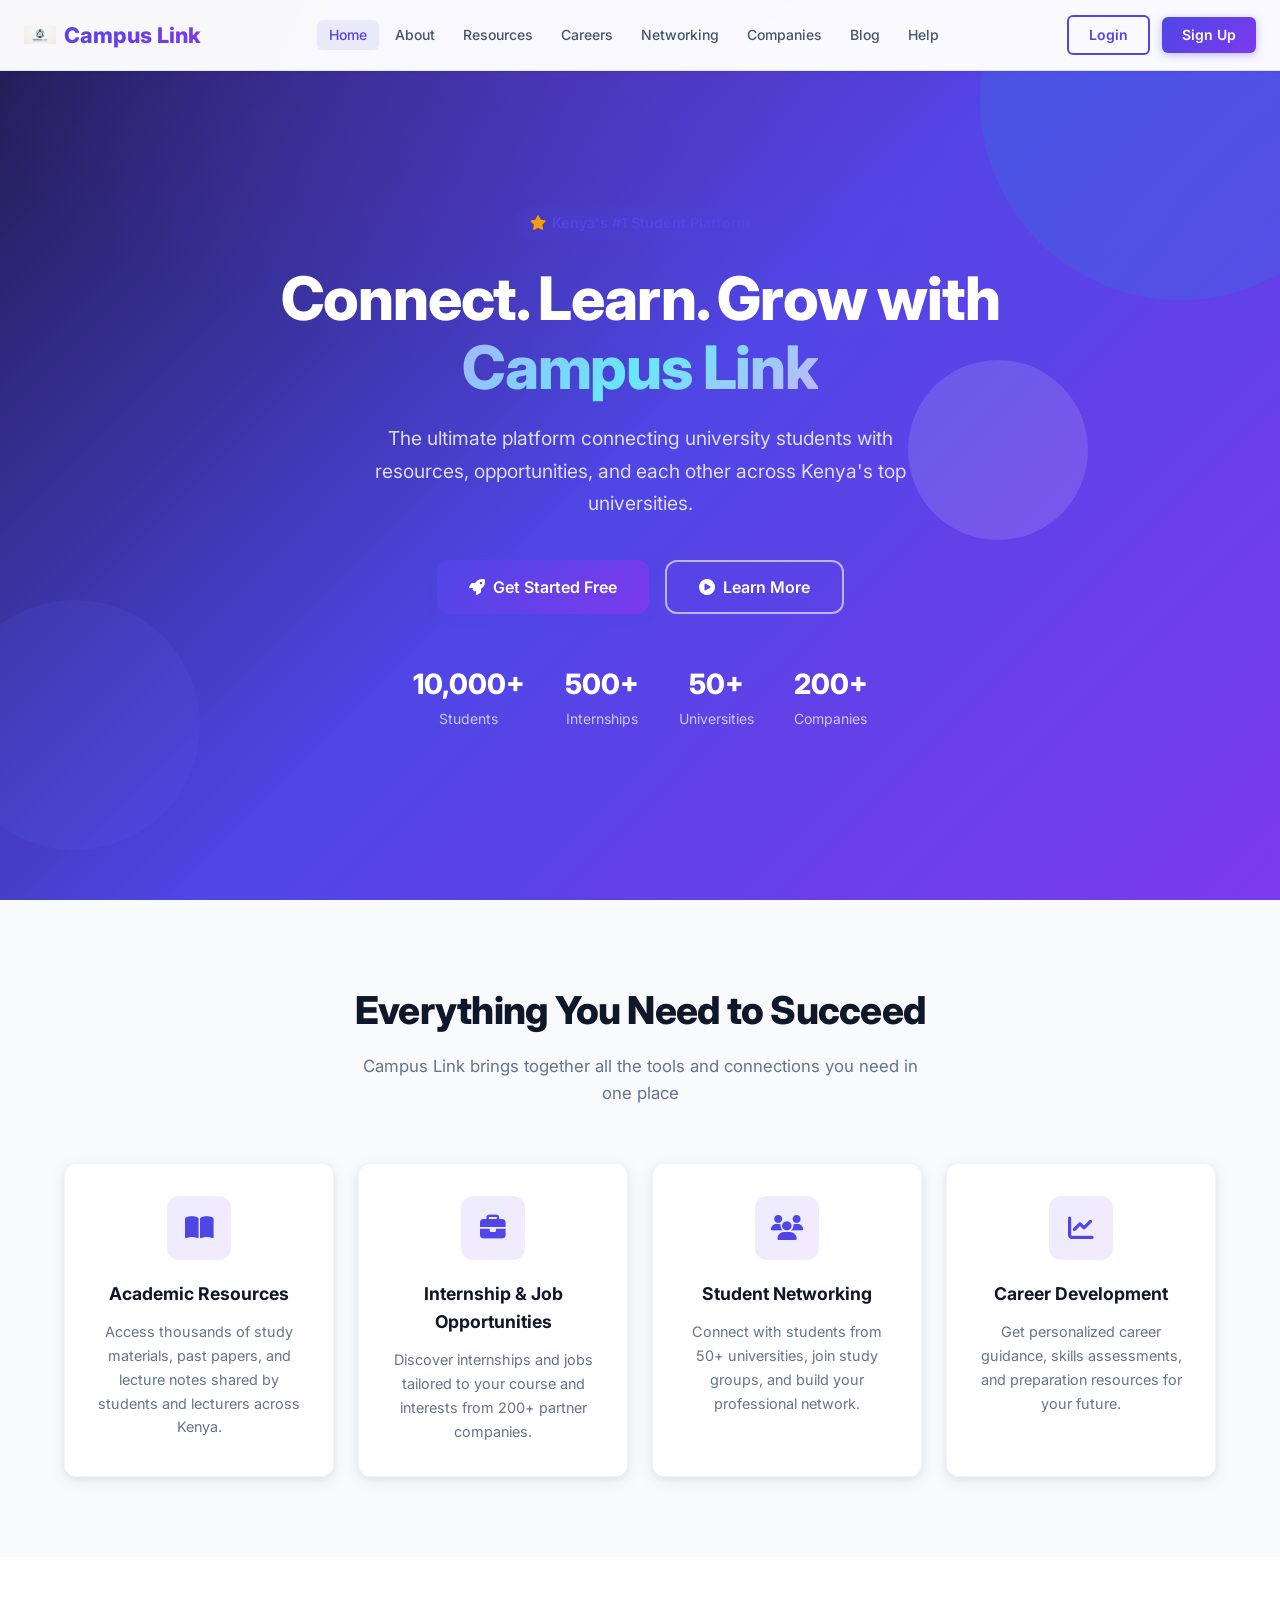
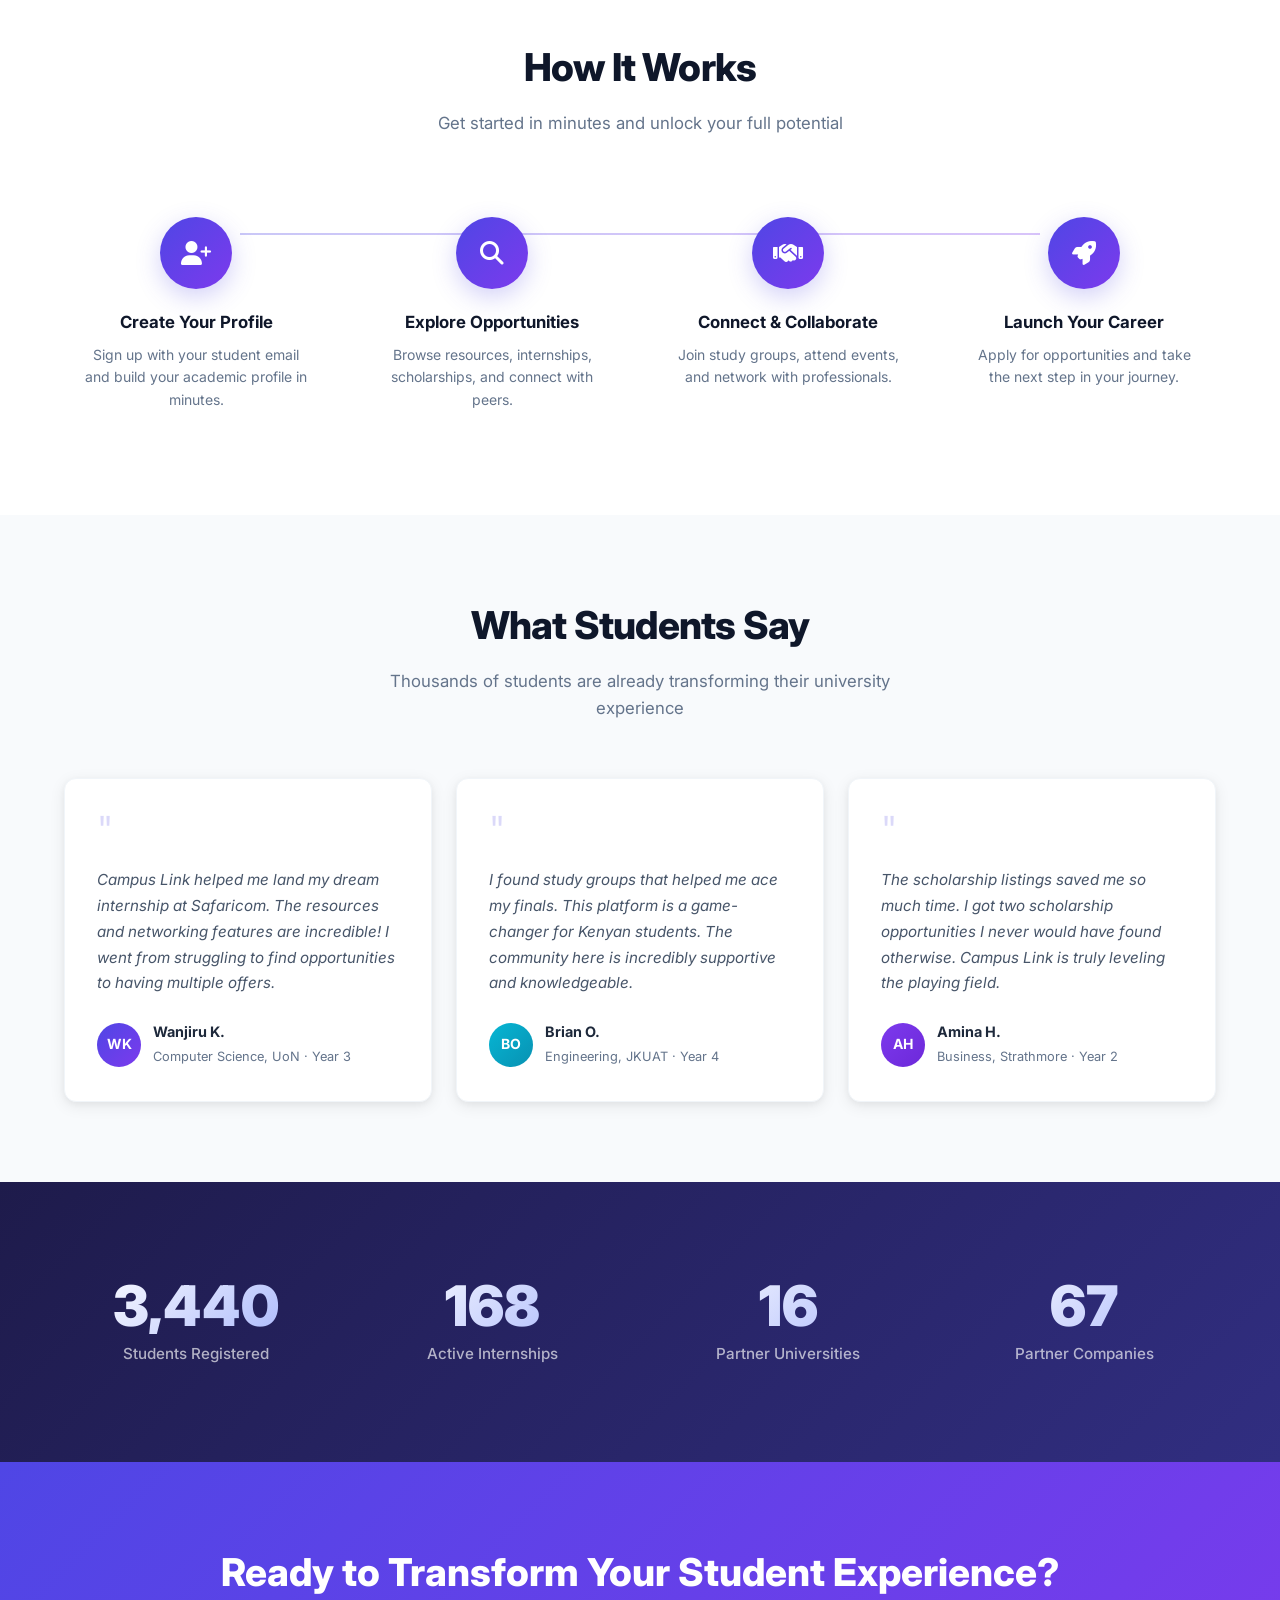
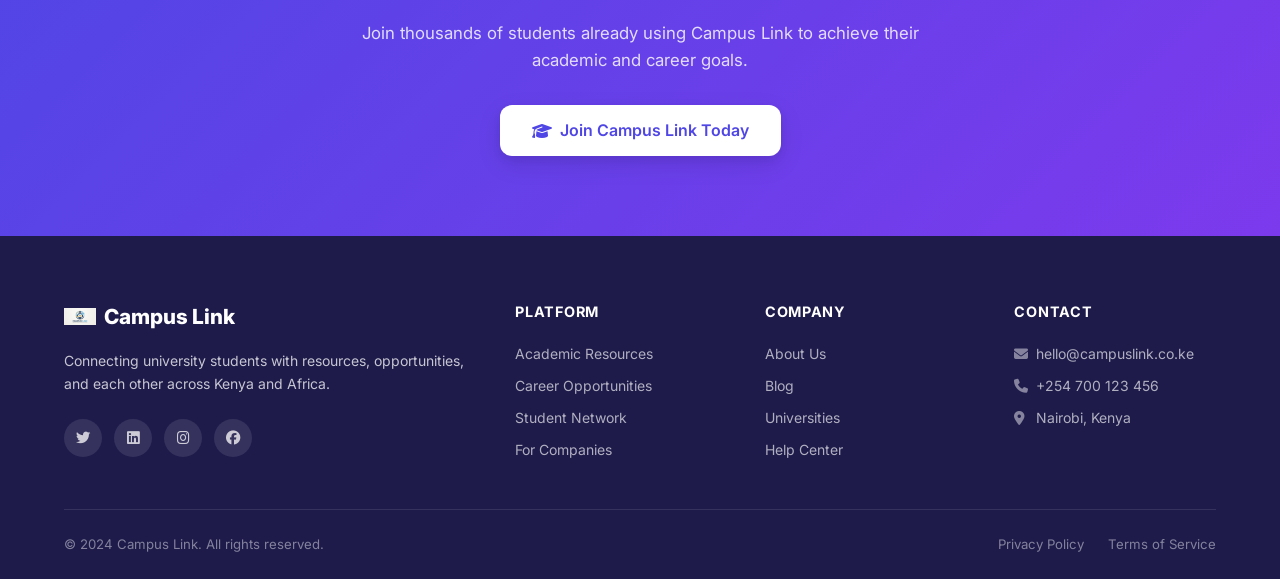
==== commit de6214a8: "Integrate JPEG team photos and logo.jpg across all pages Co-authored-by: jadan7453-rgb <240726186+ja" ====
--- a/index.html
+++ b/index.html
@@ -17,7 +17,7 @@
   <nav class="navbar">
     <div class="nav-container">
       <a href="index.html" class="nav-logo">
-        <i class="fas fa-graduation-cap"></i> Campus Link
+        <img src="logo.jpg" alt="Campus Link" class="nav-logo-img"> Campus Link
       </a>
       <button class="hamburger" id="hamburger" aria-label="Toggle menu">
         <i class="fas fa-bars"></i>
@@ -230,7 +230,7 @@
     <div class="container">
       <div class="footer-grid">
         <div class="footer-brand">
-          <a href="index.html" class="footer-logo"><i class="fas fa-graduation-cap"></i> Campus Link</a>
+          <a href="index.html" class="footer-logo"><img src="logo.jpg" alt="Campus Link" class="nav-logo-img"> Campus Link</a>
           <p>Connecting university students with resources, opportunities, and each other across Kenya and Africa.</p>
           <div class="social-links">
             <a href="#" aria-label="Twitter"><i class="fab fa-twitter"></i></a>
--- a/css/style.css
+++ b/css/style.css
@@ -113,6 +113,13 @@
 
 .nav-logo i { font-size: 1.4rem; }
 
+.nav-logo-img {
+  width: 32px;
+  height: 32px;
+  object-fit: contain;
+  border-radius: 4px;
+}
+
 .nav-links {
   display: flex;
   align-items: center;
@@ -1605,6 +1612,13 @@
   color: white;
   margin: 0 auto 1.25rem;
   box-shadow: var(--shadow-colored);
+  overflow: hidden;
+}
+
+.team-avatar img {
+  width: 100%;
+  height: 100%;
+  object-fit: cover;
 }
 
 .team-card h3 {
@@ -1919,7 +1933,8 @@
 
 .company-card:hover { transform: translateY(-4px); box-shadow: var(--shadow-md); }
 
-.company-logo-card {
+.company-logo-card,
+.company-logo-lg {
   width: 64px;
   height: 64px;
   border-radius: var(--radius-sm);
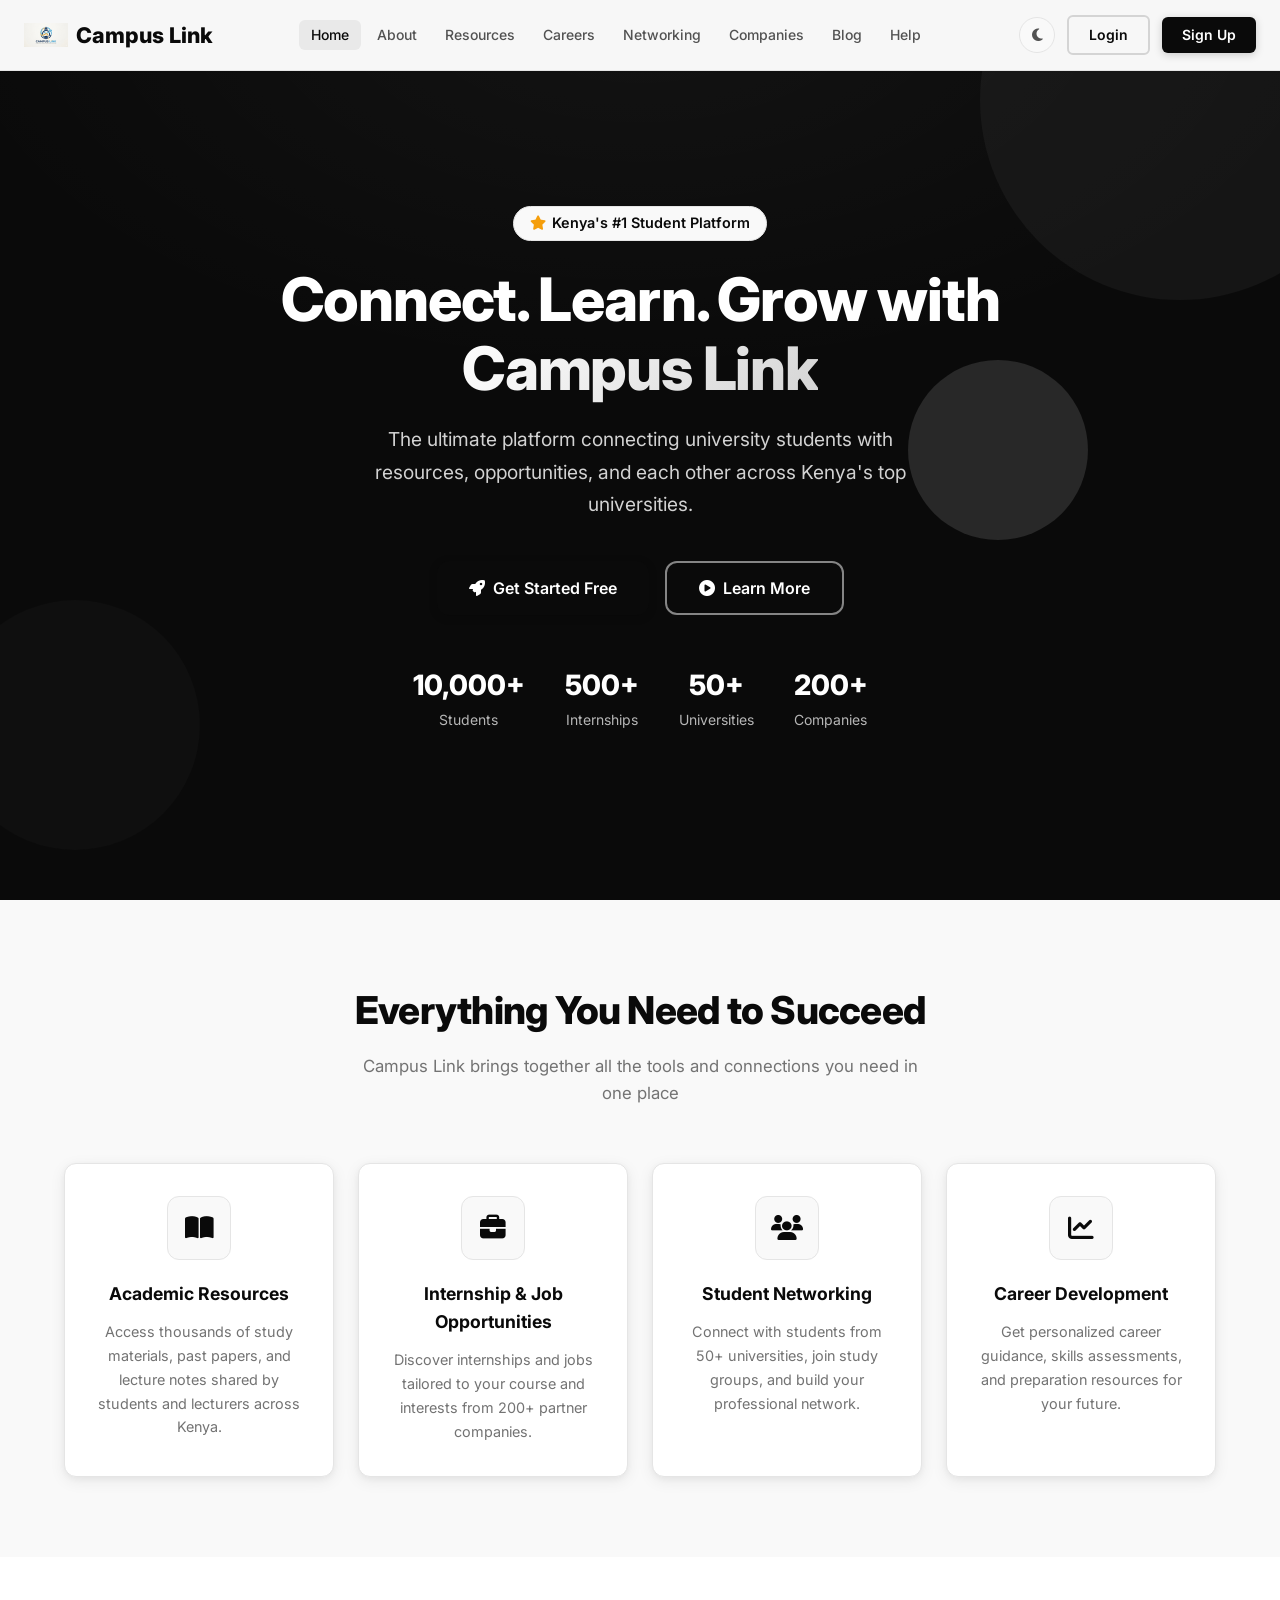
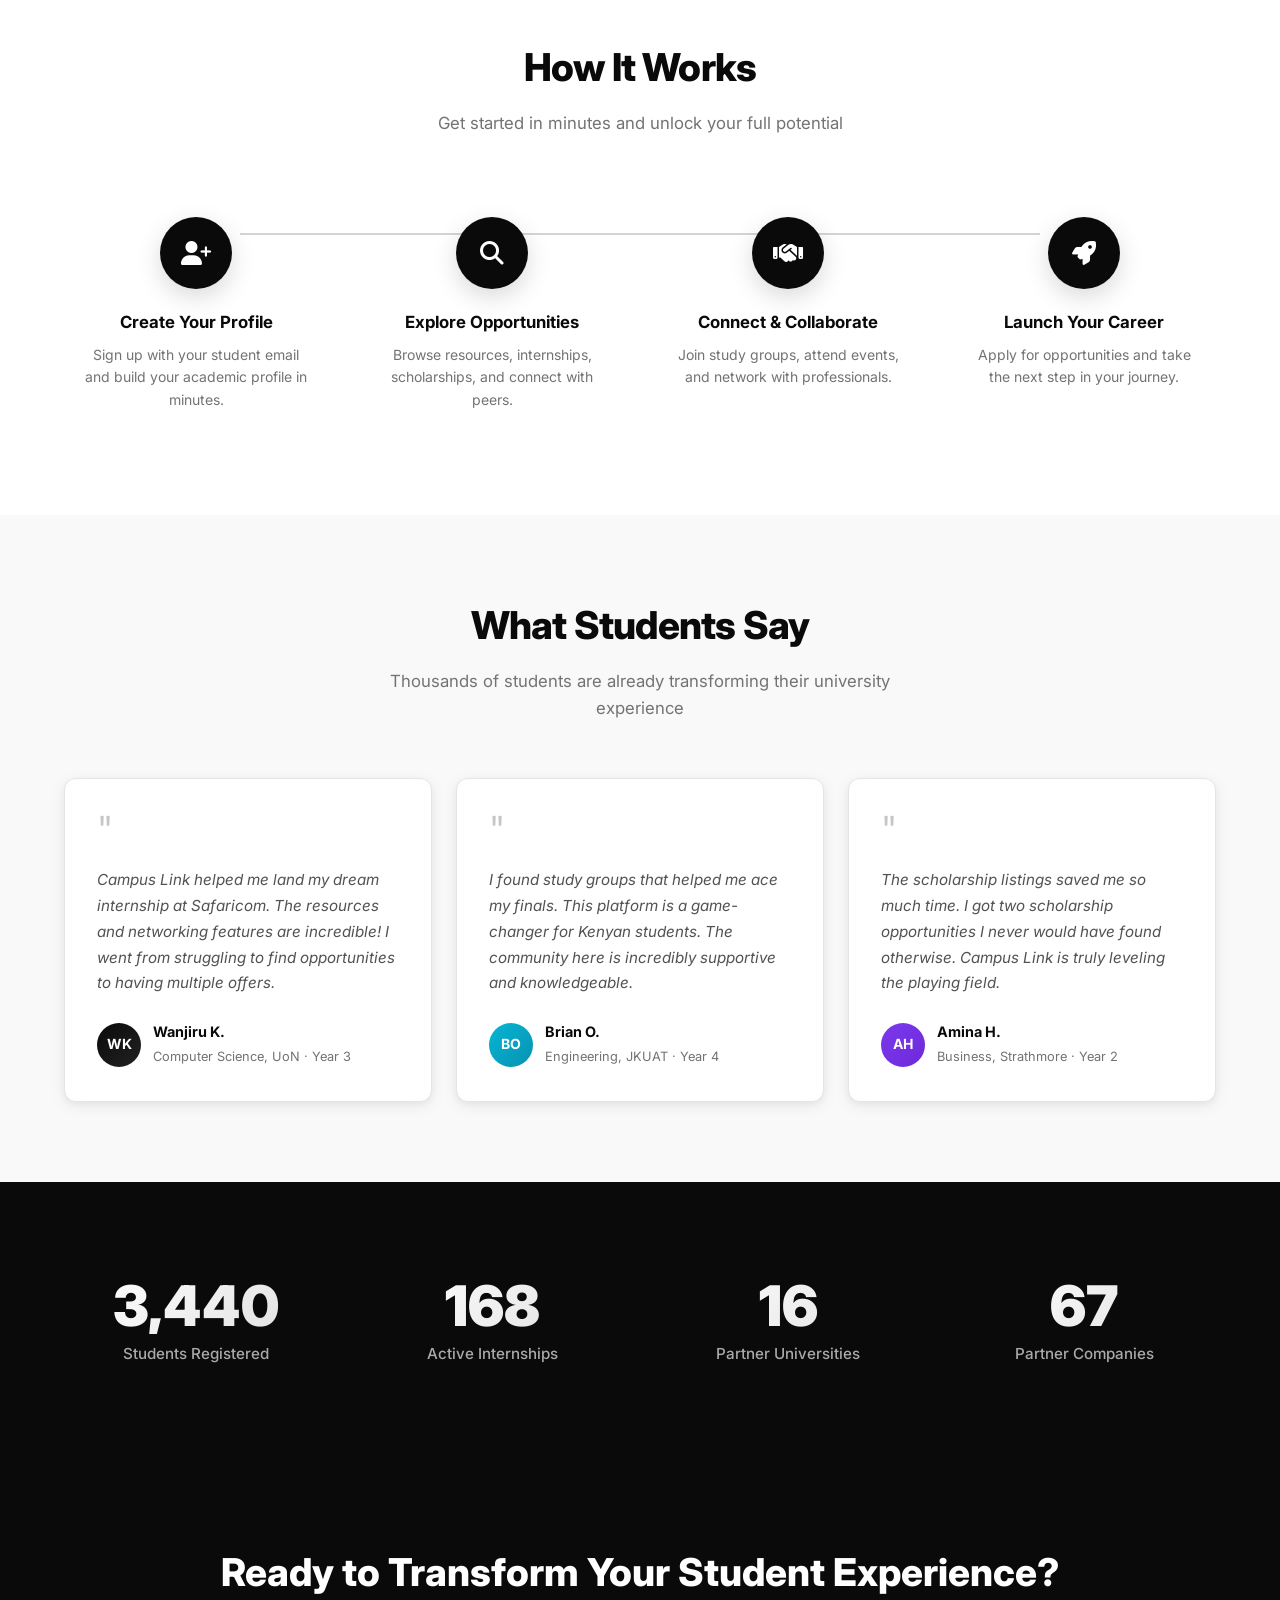
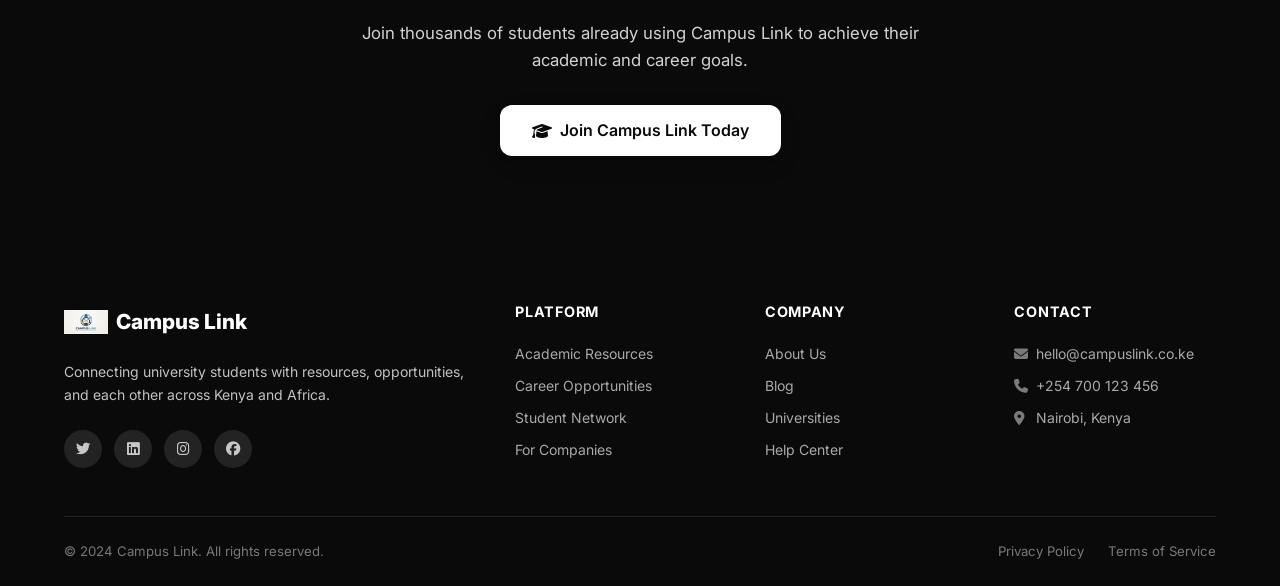
==== commit 77d36514: "Add OpenAI-style B&W theme, dark mode toggle, increase logo size Co-authored-by: jadan7453-rgb <2407" ====
--- a/index.html
+++ b/index.html
@@ -33,6 +33,7 @@
         <li><a href="help.html" class="nav-link">Help</a></li>
       </ul>
       <div class="nav-auth" id="navAuth">
+        <button class="theme-toggle" id="themeToggle" aria-label="Toggle dark mode"><i class="fas fa-moon"></i></button>
         <button class="btn btn-outline" id="loginBtn">Login</button>
         <button class="btn btn-primary" id="signupBtn">Sign Up</button>
       </div>
--- a/css/style.css
+++ b/css/style.css
@@ -4,35 +4,46 @@
 
 /* CSS Custom Properties */
 :root {
-  --primary: #4f46e5;
-  --primary-dark: #3730a3;
-  --primary-light: #6366f1;
-  --accent: #7c3aed;
-  --accent-light: #8b5cf6;
-  --secondary: #06b6d4;
-  --secondary-dark: #0891b2;
-  --success: #10b981;
-  --warning: #f59e0b;
-  --danger: #ef4444;
-  --dark: #1e1b4b;
-  --dark-2: #312e81;
-  --gray-50: #f8fafc;
-  --gray-100: #f1f5f9;
-  --gray-200: #e2e8f0;
-  --gray-300: #cbd5e1;
-  --gray-400: #94a3b8;
-  --gray-500: #64748b;
-  --gray-600: #475569;
-  --gray-700: #334155;
-  --gray-800: #1e293b;
-  --gray-900: #0f172a;
+  /* Primary accent - monochrome black */
+  --primary: #0a0a0a;
+  --primary-dark: #000000;
+  --primary-light: #333333;
+  --accent: #222222;
+  --accent-light: #555555;
+  --secondary: #666666;
+  --secondary-dark: #444444;
+
+  /* Status Colors */
+  --success: #16a34a;
+  --warning: #d97706;
+  --danger: #dc2626;
+
+  /* Dark base */
+  --dark: #0a0a0a;
+  --dark-2: #111111;
+
+  /* Neutral Grays */
+  --gray-50: #fafafa;
+  --gray-100: #f5f5f5;
+  --gray-200: #e5e5e5;
+  --gray-300: #d4d4d4;
+  --gray-400: #a3a3a3;
+  --gray-500: #737373;
+  --gray-600: #525252;
+  --gray-700: #404040;
+  --gray-800: #262626;
+  --gray-900: #171717;
   --white: #ffffff;
+
   --font-main: 'Inter', -apple-system, BlinkMacSystemFont, sans-serif;
-  --shadow-sm: 0 1px 3px rgba(0,0,0,0.08), 0 1px 2px rgba(0,0,0,0.04);
-  --shadow: 0 4px 16px rgba(0,0,0,0.08), 0 2px 6px rgba(0,0,0,0.04);
-  --shadow-md: 0 8px 24px rgba(0,0,0,0.10), 0 4px 8px rgba(0,0,0,0.06);
+
+  /* Shadows */
+  --shadow-sm: 0 1px 3px rgba(0,0,0,0.06), 0 1px 2px rgba(0,0,0,0.04);
+  --shadow: 0 4px 16px rgba(0,0,0,0.07), 0 2px 6px rgba(0,0,0,0.04);
+  --shadow-md: 0 8px 24px rgba(0,0,0,0.09), 0 4px 8px rgba(0,0,0,0.05);
   --shadow-lg: 0 20px 40px rgba(0,0,0,0.12), 0 8px 16px rgba(0,0,0,0.06);
-  --shadow-colored: 0 8px 24px rgba(79,70,229,0.25);
+  --shadow-colored: 0 8px 24px rgba(0,0,0,0.15);
+
   --radius-sm: 6px;
   --radius: 12px;
   --radius-lg: 16px;
@@ -40,6 +51,50 @@
   --radius-full: 9999px;
   --transition: 0.25s cubic-bezier(0.4, 0, 0.2, 1);
   --nav-height: 70px;
+
+  /* Semantic theme variables - Light Mode */
+  --bg: #ffffff;
+  --bg-secondary: #f9f9f9;
+  --bg-card: #ffffff;
+  --text: #0a0a0a;
+  --text-secondary: #525252;
+  --text-muted: #737373;
+  --border: #e5e5e5;
+  --border-strong: #d4d4d4;
+  --nav-bg: rgba(255, 255, 255, 0.97);
+  --input-bg: #fafafa;
+}
+
+/* =============================================
+   DARK MODE VARIABLES
+   ============================================= */
+[data-theme="dark"] {
+  --bg: #000000;
+  --bg-secondary: #0d0d0d;
+  --bg-card: #111111;
+  --text: #ededed;
+  --text-secondary: #a0a0a0;
+  --text-muted: #6b6b6b;
+  --border: #2a2a2a;
+  --border-strong: #333333;
+  --nav-bg: rgba(0, 0, 0, 0.97);
+  --input-bg: #111111;
+  --shadow-sm: 0 1px 3px rgba(0,0,0,0.4);
+  --shadow: 0 4px 16px rgba(0,0,0,0.4);
+  --shadow-md: 0 8px 24px rgba(0,0,0,0.5);
+  --shadow-lg: 0 20px 40px rgba(0,0,0,0.6);
+
+  /* Invert gray scale so all gray-based colors work in dark mode */
+  --gray-50: #0d0d0d;
+  --gray-100: #161616;
+  --gray-200: #2a2a2a;
+  --gray-300: #333333;
+  --gray-400: #737373;
+  --gray-500: #a0a0a0;
+  --gray-600: #b8b8b8;
+  --gray-700: #d0d0d0;
+  --gray-800: #e0e0e0;
+  --gray-900: #ededed;
 }
 
 /* =============================================
@@ -58,8 +113,8 @@
 
 body {
   font-family: var(--font-main);
-  color: var(--gray-800);
-  background: var(--white);
+  color: var(--text);
+  background: var(--bg);
   line-height: 1.6;
   -webkit-font-smoothing: antialiased;
   -moz-osx-font-smoothing: grayscale;
@@ -80,9 +135,9 @@
   left: 0;
   right: 0;
   height: var(--nav-height);
-  background: rgba(255, 255, 255, 0.97);
+  background: var(--nav-bg);
   backdrop-filter: blur(12px);
-  box-shadow: 0 1px 0 var(--gray-200), var(--shadow-sm);
+  box-shadow: 0 1px 0 var(--border), var(--shadow-sm);
   z-index: 1000;
   transition: box-shadow var(--transition);
 }
@@ -100,10 +155,7 @@
 .nav-logo {
   font-size: 1.35rem;
   font-weight: 800;
-  background: linear-gradient(135deg, var(--primary), var(--accent));
-  -webkit-background-clip: text;
-  -webkit-text-fill-color: transparent;
-  background-clip: text;
+  color: var(--text);
   display: flex;
   align-items: center;
   gap: 0.5rem;
@@ -114,10 +166,10 @@
 .nav-logo i { font-size: 1.4rem; }
 
 .nav-logo-img {
-  width: 32px;
-  height: 32px;
+  width: 44px;
+  height: 44px;
   object-fit: contain;
-  border-radius: 4px;
+  border-radius: 6px;
 }
 
 .nav-links {
@@ -133,15 +185,15 @@
   border-radius: var(--radius-sm);
   font-size: 0.875rem;
   font-weight: 500;
-  color: var(--gray-600);
+  color: var(--text-secondary);
   transition: all var(--transition);
   white-space: nowrap;
 }
 
 .nav-link:hover,
 .nav-link.active {
-  color: var(--primary);
-  background: rgba(79, 70, 229, 0.08);
+  color: var(--text);
+  background: rgba(0, 0, 0, 0.06);
 }
 
 .nav-auth {
@@ -188,7 +240,7 @@
   transition: all var(--transition);
 }
 
-.notification-btn:hover { background: var(--gray-200); color: var(--primary); }
+.notification-btn:hover { background: var(--border); color: var(--text); }
 
 .notif-badge {
   position: absolute;
@@ -244,26 +296,27 @@
 }
 
 .btn-primary {
-  background: linear-gradient(135deg, var(--primary), var(--accent));
-  color: white;
-  box-shadow: 0 2px 8px rgba(79, 70, 229, 0.35);
+  background: var(--text);
+  color: var(--bg);
+  box-shadow: 0 2px 8px rgba(0, 0, 0, 0.18);
 }
 
 .btn-primary:hover {
   transform: translateY(-1px);
-  box-shadow: 0 4px 16px rgba(79, 70, 229, 0.45);
-  opacity: 0.95;
+  box-shadow: 0 4px 16px rgba(0, 0, 0, 0.25);
+  opacity: 0.88;
 }
 
 .btn-outline {
   background: transparent;
-  color: var(--primary);
-  border: 2px solid var(--primary);
+  color: var(--text);
+  border: 2px solid var(--border-strong);
 }
 
 .btn-outline:hover {
-  background: var(--primary);
-  color: white;
+  background: var(--text);
+  color: var(--bg);
+  border-color: var(--text);
 }
 
 .btn-secondary {
@@ -283,7 +336,7 @@
 
 .btn-white {
   background: white;
-  color: var(--primary);
+  color: #0a0a0a;
   box-shadow: var(--shadow-md);
 }
 
@@ -312,7 +365,7 @@
    ============================================= */
 .hero {
   min-height: 100vh;
-  background: linear-gradient(135deg, var(--dark) 0%, var(--primary) 50%, var(--accent) 100%);
+  background: var(--dark);
   display: flex;
   align-items: center;
   justify-content: center;
@@ -326,7 +379,7 @@
   content: '';
   position: absolute;
   inset: 0;
-  background: radial-gradient(ellipse 80% 60% at 50% 0%, rgba(124,58,237,0.3) 0%, transparent 70%);
+  background: radial-gradient(ellipse 80% 60% at 50% 0%, rgba(255,255,255,0.04) 0%, transparent 70%);
 }
 
 .hero-content {
@@ -347,7 +400,7 @@
 }
 
 .gradient-text {
-  background: linear-gradient(135deg, #a5b4fc, #67e8f9, #c4b5fd);
+  background: linear-gradient(135deg, #ffffff, #d4d4d4);
   -webkit-background-clip: text;
   -webkit-text-fill-color: transparent;
   background-clip: text;
@@ -372,13 +425,14 @@
 }
 
 .hero .btn-outline {
-  border-color: rgba(255,255,255,0.6);
+  border-color: rgba(255,255,255,0.5);
   color: white;
+  background: transparent;
 }
 
 .hero .btn-outline:hover {
-  background: rgba(255,255,255,0.15);
-  border-color: white;
+  background: rgba(255,255,255,0.12);
+  border-color: rgba(255,255,255,0.9);
 }
 
 .hero-stats {
@@ -437,7 +491,7 @@
 
 /* Page hero (smaller, for inner pages) */
 .page-hero {
-  background: linear-gradient(135deg, var(--dark) 0%, var(--primary) 60%, var(--accent) 100%);
+  background: var(--dark);
   padding: calc(var(--nav-height) + 3rem) 1.5rem 4rem;
   text-align: center;
   position: relative;
@@ -448,7 +502,7 @@
   content: '';
   position: absolute;
   inset: 0;
-  background: radial-gradient(ellipse 60% 80% at 50% 100%, rgba(6,182,212,0.2) 0%, transparent 70%);
+  background: radial-gradient(ellipse 60% 80% at 50% 100%, rgba(255,255,255,0.04) 0%, transparent 70%);
 }
 
 .page-hero-content {
@@ -491,14 +545,14 @@
 .section-header h2 {
   font-size: clamp(1.6rem, 3vw, 2.4rem);
   font-weight: 800;
-  color: var(--gray-900);
+  color: var(--text);
   margin-bottom: 0.75rem;
   letter-spacing: -0.02em;
 }
 
 .section-header p {
   font-size: 1.05rem;
-  color: var(--gray-500);
+  color: var(--text-muted);
   max-width: 560px;
   margin: 0 auto;
 }
@@ -507,10 +561,10 @@
    CARDS
    ============================================= */
 .card {
-  background: white;
+  background: var(--bg-card);
   border-radius: var(--radius);
   box-shadow: var(--shadow);
-  border: 1px solid var(--gray-100);
+  border: 1px solid var(--border);
   transition: all var(--transition);
   overflow: hidden;
 }
@@ -518,13 +572,13 @@
 .card:hover {
   transform: translateY(-4px);
   box-shadow: var(--shadow-md);
-  border-color: var(--gray-200);
+  border-color: var(--border-strong);
 }
 
 .card-body { padding: 1.5rem; }
 
 /* Feature Cards */
-.features { background: var(--gray-50); }
+.features { background: var(--bg-secondary); }
 
 .features-grid {
   display: grid;
@@ -533,56 +587,58 @@
 }
 
 .feature-card {
-  background: white;
+  background: var(--bg-card);
   border-radius: var(--radius);
   padding: 2rem 1.5rem;
   text-align: center;
   box-shadow: var(--shadow);
-  border: 1px solid var(--gray-100);
+  border: 1px solid var(--border);
   transition: all var(--transition);
 }
 
 .feature-card:hover {
   transform: translateY(-6px);
   box-shadow: var(--shadow-md);
-  border-color: rgba(79,70,229,0.2);
+  border-color: var(--border-strong);
 }
 
 .feature-icon {
   width: 64px;
   height: 64px;
   border-radius: var(--radius);
-  background: linear-gradient(135deg, rgba(79,70,229,0.1), rgba(124,58,237,0.1));
+  background: var(--bg-secondary);
   display: flex;
   align-items: center;
   justify-content: center;
   margin: 0 auto 1.25rem;
   font-size: 1.6rem;
-  color: var(--primary);
-  transition: all var(--transition);
+  color: var(--text);
+  transition: all var(--transition);
+  border: 1px solid var(--border);
 }
 
 .feature-card:hover .feature-icon {
-  background: linear-gradient(135deg, var(--primary), var(--accent));
-  color: white;
+  background: var(--text);
+  color: var(--bg);
   transform: scale(1.05);
+  border-color: var(--text);
 }
 
 .feature-card h3 {
   font-size: 1.1rem;
   font-weight: 700;
-  color: var(--gray-900);
+  color: var(--text);
   margin-bottom: 0.75rem;
 }
 
 .feature-card p {
   font-size: 0.9rem;
-  color: var(--gray-500);
+  color: var(--text-muted);
   line-height: 1.65;
 }
 
 /* Steps Grid */
-.how-it-works { background: white; }
+.how-it-works { background: var(--bg); }
 
 .steps-grid {
   display: grid;
@@ -598,8 +654,8 @@
   left: calc(12.5% + 32px);
   right: calc(12.5% + 32px);
   height: 2px;
-  background: linear-gradient(90deg, var(--primary), var(--accent));
-  opacity: 0.3;
+  background: var(--border-strong);
+  opacity: 1;
   z-index: 0;
 }
 
@@ -614,8 +670,8 @@
   width: 72px;
   height: 72px;
   border-radius: var(--radius-full);
-  background: linear-gradient(135deg, var(--primary), var(--accent));
-  color: white;
+  background: var(--text);
+  color: var(--bg);
   display: flex;
   align-items: center;
   justify-content: center;
@@ -627,18 +683,18 @@
 .step-card h3 {
   font-size: 1.05rem;
   font-weight: 700;
-  color: var(--gray-900);
+  color: var(--text);
   margin-bottom: 0.5rem;
 }
 
 .step-card p {
   font-size: 0.875rem;
-  color: var(--gray-500);
+  color: var(--text-muted);
   line-height: 1.6;
 }
 
 /* Testimonial Cards */
-.testimonials { background: var(--gray-50); }
+.testimonials { background: var(--bg-secondary); }
 
 .testimonials-grid {
   display: grid;
@@ -647,11 +703,11 @@
 }
 
 .testimonial-card {
-  background: white;
+  background: var(--bg-card);
   border-radius: var(--radius);
   padding: 2rem;
   box-shadow: var(--shadow);
-  border: 1px solid var(--gray-100);
+  border: 1px solid var(--border);
   position: relative;
   transition: all var(--transition);
 }
@@ -660,15 +716,15 @@
 
 .quote-icon {
   font-size: 2.5rem;
-  color: var(--primary);
-  opacity: 0.2;
+  color: var(--text-muted);
+  opacity: 0.4;
   line-height: 1;
   margin-bottom: 1rem;
 }
 
 .testimonial-card p {
   font-size: 0.95rem;
-  color: var(--gray-600);
+  color: var(--text-secondary);
   line-height: 1.7;
   font-style: italic;
   margin-bottom: 1.5rem;
@@ -698,17 +754,17 @@
   display: block;
   font-size: 0.9rem;
   font-weight: 700;
-  color: var(--gray-800);
+  color: var(--text);
 }
 
 .author-info span {
   font-size: 0.8rem;
-  color: var(--gray-500);
+  color: var(--text-muted);
 }
 
 /* Stats Section */
 .stats-section {
-  background: linear-gradient(135deg, var(--dark) 0%, var(--dark-2) 100%);
+  background: var(--dark);
   padding: 4rem 0;
 }
 
@@ -726,7 +782,7 @@
 .stat-number {
   font-size: clamp(2.5rem, 5vw, 3.5rem);
   font-weight: 900;
-  background: linear-gradient(135deg, white, #a5b4fc);
+  background: linear-gradient(135deg, #ffffff, #e0e0e0);
   -webkit-background-clip: text;
   -webkit-text-fill-color: transparent;
   background-clip: text;
@@ -742,7 +798,7 @@
 
 /* CTA Section */
 .cta-section {
-  background: linear-gradient(135deg, var(--primary) 0%, var(--accent) 100%);
+  background: var(--dark);
   text-align: center;
   padding: 5rem 1.5rem;
 }
@@ -890,7 +946,7 @@
 }
 
 .modal {
-  background: white;
+  background: var(--bg-card);
   border-radius: var(--radius-lg);
   padding: 2.5rem;
   width: 100%;
@@ -907,8 +963,8 @@
   width: 32px;
   height: 32px;
   border-radius: var(--radius-full);
-  background: var(--gray-100);
-  color: var(--gray-500);
+  background: var(--bg-secondary);
+  color: var(--text-muted);
   display: flex;
   align-items: center;
   justify-content: center;
@@ -916,7 +972,7 @@
   transition: all var(--transition);
 }
 
-.modal-close:hover { background: var(--gray-200); color: var(--gray-700); }
+.modal-close:hover { background: var(--border); color: var(--text); }
 
 .modal-header {
   text-align: center;
@@ -925,23 +981,20 @@
 
 .modal-logo-icon {
   font-size: 2.5rem;
-  background: linear-gradient(135deg, var(--primary), var(--accent));
-  -webkit-background-clip: text;
-  -webkit-text-fill-color: transparent;
-  background-clip: text;
+  color: var(--text);
   margin-bottom: 0.75rem;
 }
 
 .modal-header h2 {
   font-size: 1.5rem;
   font-weight: 800;
-  color: var(--gray-900);
+  color: var(--text);
   margin-bottom: 0.35rem;
 }
 
 .modal-header p {
   font-size: 0.9rem;
-  color: var(--gray-500);
+  color: var(--text-muted);
 }
 
 /* =============================================
@@ -954,18 +1007,18 @@
 .form-group label {
   font-size: 0.85rem;
   font-weight: 600;
-  color: var(--gray-700);
+  color: var(--text-secondary);
 }
 
 .form-group input,
 .form-group select,
 .form-group textarea {
   padding: 0.7rem 1rem;
-  border: 1.5px solid var(--gray-200);
+  border: 1.5px solid var(--border);
   border-radius: var(--radius-sm);
   font-size: 0.9rem;
-  color: var(--gray-800);
-  background: var(--gray-50);
+  color: var(--text);
+  background: var(--input-bg);
   transition: all var(--transition);
   outline: none;
 }
@@ -973,9 +1026,9 @@
 .form-group input:focus,
 .form-group select:focus,
 .form-group textarea:focus {
-  border-color: var(--primary);
-  background: white;
-  box-shadow: 0 0 0 3px rgba(79,70,229,0.1);
+  border-color: var(--text);
+  background: var(--bg-card);
+  box-shadow: 0 0 0 3px rgba(0,0,0,0.06);
 }
 
 .form-group textarea { resize: vertical; min-height: 100px; }
@@ -1014,17 +1067,17 @@
   gap: 0;
   max-width: 600px;
   margin: 0 auto;
-  background: white;
+  background: var(--bg-card);
   border-radius: var(--radius-lg);
   box-shadow: var(--shadow-md);
   overflow: hidden;
-  border: 1.5px solid var(--gray-200);
+  border: 1.5px solid var(--border);
   transition: border-color var(--transition), box-shadow var(--transition);
 }
 
 .search-bar:focus-within {
-  border-color: var(--primary);
-  box-shadow: 0 0 0 3px rgba(79,70,229,0.1), var(--shadow-md);
+  border-color: var(--text);
+  box-shadow: 0 0 0 3px rgba(0,0,0,0.06), var(--shadow-md);
 }
 
 .search-bar input {
@@ -1033,14 +1086,14 @@
   border: none;
   background: transparent;
   font-size: 1rem;
-  color: var(--gray-800);
+  color: var(--text);
   outline: none;
 }
 
 .search-bar button {
   padding: 0.875rem 1.5rem;
-  background: linear-gradient(135deg, var(--primary), var(--accent));
-  color: white;
+  background: var(--text);
+  color: var(--bg);
   font-size: 1rem;
   font-weight: 600;
   transition: opacity var(--transition);
@@ -1063,12 +1116,12 @@
   line-height: 1.4;
 }
 
-.badge-primary { background: rgba(79,70,229,0.1); color: var(--primary); }
+.badge-primary { background: var(--bg-secondary); color: var(--text); border: 1px solid var(--border); }
 .badge-success { background: rgba(16,185,129,0.1); color: var(--success); }
 .badge-warning { background: rgba(245,158,11,0.1); color: var(--warning); }
 .badge-danger { background: rgba(239,68,68,0.1); color: var(--danger); }
-.badge-secondary { background: rgba(6,182,212,0.1); color: var(--secondary-dark); }
-.badge-gray { background: var(--gray-100); color: var(--gray-600); }
+.badge-secondary { background: var(--bg-secondary); color: var(--text-secondary); border: 1px solid var(--border); }
+.badge-gray { background: var(--bg-secondary); color: var(--text-muted); border: 1px solid var(--border); }
 
 .tag {
   display: inline-flex;
@@ -1082,7 +1135,7 @@
   transition: all var(--transition);
 }
 
-.tag:hover { background: rgba(79,70,229,0.1); color: var(--primary); }
+.tag:hover { background: var(--bg-secondary); color: var(--text); border-color: var(--border-strong); }
 
 .tags { display: flex; flex-wrap: wrap; gap: 0.5rem; }
 
@@ -1094,10 +1147,11 @@
 .tab-nav {
   display: flex;
   gap: 0.25rem;
-  background: var(--gray-100);
+  background: var(--bg-secondary);
   padding: 0.375rem;
   border-radius: var(--radius);
   overflow-x: auto;
+  border: 1px solid var(--border);
 }
 
 .tab-btn {
@@ -1114,8 +1168,8 @@
 .tab-btn:hover { color: var(--gray-700); }
 
 .tab-btn.active {
-  background: white;
-  color: var(--primary);
+  background: var(--bg-card);
+  color: var(--text);
   box-shadow: var(--shadow-sm);
 }
 
@@ -1139,8 +1193,8 @@
   left: 0;
   width: 250px;
   height: calc(100vh - var(--nav-height));
-  background: white;
-  border-right: 1px solid var(--gray-200);
+  background: var(--bg-card);
+  border-right: 1px solid var(--border);
   overflow-y: auto;
   display: flex;
   flex-direction: column;
@@ -1201,7 +1255,7 @@
 
 .progress-fill {
   height: 100%;
-  background: linear-gradient(90deg, var(--primary), var(--accent));
+  background: var(--text);
   border-radius: var(--radius-full);
   transition: width 0.8s ease;
 }
@@ -1221,11 +1275,11 @@
   position: relative;
 }
 
-.sidebar-link:hover { background: var(--gray-50); color: var(--primary); }
+.sidebar-link:hover { background: var(--bg-secondary); color: var(--text); }
 
 .sidebar-link.active {
-  background: rgba(79,70,229,0.08);
-  color: var(--primary);
+  background: rgba(0,0,0,0.06);
+  color: var(--text);
   font-weight: 600;
 }
 
@@ -1276,11 +1330,11 @@
 }
 
 .quick-stat-card {
-  background: white;
+  background: var(--bg-card);
   border-radius: var(--radius);
   padding: 1.25rem 1.5rem;
   box-shadow: var(--shadow);
-  border: 1px solid var(--gray-100);
+  border: 1px solid var(--border);
   display: flex;
   align-items: center;
   gap: 1rem;
@@ -1300,9 +1354,9 @@
   flex-shrink: 0;
 }
 
-.quick-stat-icon.indigo { background: rgba(79,70,229,0.1); color: var(--primary); }
-.quick-stat-icon.purple { background: rgba(124,58,237,0.1); color: var(--accent); }
-.quick-stat-icon.cyan { background: rgba(6,182,212,0.1); color: var(--secondary-dark); }
+.quick-stat-icon.indigo { background: var(--bg-secondary); color: var(--text); border: 1px solid var(--border); }
+.quick-stat-icon.purple { background: var(--bg-secondary); color: var(--text); border: 1px solid var(--border); }
+.quick-stat-icon.cyan { background: var(--bg-secondary); color: var(--text-secondary); border: 1px solid var(--border); }
 .quick-stat-icon.green { background: rgba(16,185,129,0.1); color: var(--success); }
 
 .quick-stat-value {
@@ -1335,8 +1389,8 @@
   width: 36px;
   height: 36px;
   border-radius: var(--radius-full);
-  background: rgba(79,70,229,0.1);
-  color: var(--primary);
+  background: var(--bg-secondary);
+  color: var(--text-secondary);
   display: flex;
   align-items: center;
   justify-content: center;
@@ -1369,11 +1423,11 @@
 }
 
 .filter-sidebar {
-  background: white;
+  background: var(--bg-card);
   border-radius: var(--radius);
   padding: 1.5rem;
   box-shadow: var(--shadow);
-  border: 1px solid var(--gray-100);
+  border: 1px solid var(--border);
   position: sticky;
   top: calc(var(--nav-height) + 1rem);
 }
@@ -1423,20 +1477,20 @@
 .filter-group select {
   width: 100%;
   padding: 0.55rem 0.875rem;
-  border: 1.5px solid var(--gray-200);
+  border: 1.5px solid var(--border);
   border-radius: var(--radius-sm);
-  background: var(--gray-50);
+  background: var(--input-bg);
   font-size: 0.875rem;
-  color: var(--gray-700);
+  color: var(--text);
   outline: none;
 }
 
 .job-card {
-  background: white;
+  background: var(--bg-card);
   border-radius: var(--radius);
   padding: 1.5rem;
   box-shadow: var(--shadow-sm);
-  border: 1px solid var(--gray-100);
+  border: 1px solid var(--border);
   transition: all var(--transition);
   display: flex;
   flex-direction: column;
@@ -1446,7 +1500,7 @@
 .job-card:hover {
   transform: translateY(-3px);
   box-shadow: var(--shadow-md);
-  border-color: rgba(79,70,229,0.2);
+  border-color: var(--border-strong);
 }
 
 .job-card-header {
@@ -1530,11 +1584,11 @@
 }
 
 .student-card {
-  background: white;
+  background: var(--bg-card);
   border-radius: var(--radius);
   padding: 1.75rem 1.5rem;
   box-shadow: var(--shadow);
-  border: 1px solid var(--gray-100);
+  border: 1px solid var(--border);
   text-align: center;
   transition: all var(--transition);
 }
@@ -1589,11 +1643,11 @@
 }
 
 .team-card {
-  background: white;
+  background: var(--bg-card);
   border-radius: var(--radius);
   padding: 2rem 1.5rem;
   box-shadow: var(--shadow);
-  border: 1px solid var(--gray-100);
+  border: 1px solid var(--border);
   text-align: center;
   transition: all var(--transition);
 }
@@ -1651,10 +1705,10 @@
 }
 
 .blog-card {
-  background: white;
+  background: var(--bg-card);
   border-radius: var(--radius);
   box-shadow: var(--shadow);
-  border: 1px solid var(--gray-100);
+  border: 1px solid var(--border);
   transition: all var(--transition);
   overflow: hidden;
 }
@@ -1663,11 +1717,11 @@
 
 .blog-card-img {
   height: 160px;
-  background: linear-gradient(135deg, var(--primary), var(--accent));
-  display: flex;
-  align-items: center;
-  justify-content: center;
-  color: white;
+  background: linear-gradient(135deg, var(--dark), var(--dark-2));
+  display: flex;
+  align-items: center;
+  justify-content: center;
+  color: rgba(255,255,255,0.7);
   font-size: 2.5rem;
 }
 
@@ -1717,10 +1771,10 @@
 
 /* Featured blog post */
 .blog-featured {
-  background: white;
+  background: var(--bg-card);
   border-radius: var(--radius-lg);
   box-shadow: var(--shadow-md);
-  border: 1px solid var(--gray-100);
+  border: 1px solid var(--border);
   display: grid;
   grid-template-columns: 1fr 1fr;
   overflow: hidden;
@@ -1768,11 +1822,11 @@
 .blog-sidebar { display: flex; flex-direction: column; gap: 1.5rem; }
 
 .sidebar-widget {
-  background: white;
+  background: var(--bg-card);
   border-radius: var(--radius);
   padding: 1.5rem;
   box-shadow: var(--shadow);
-  border: 1px solid var(--gray-100);
+  border: 1px solid var(--border);
 }
 
 .sidebar-widget h4 {
@@ -1797,8 +1851,8 @@
   width: 28px;
   height: 28px;
   border-radius: var(--radius-sm);
-  background: rgba(79,70,229,0.1);
-  color: var(--primary);
+  background: var(--bg-secondary);
+  color: var(--text);
   display: flex;
   align-items: center;
   justify-content: center;
@@ -1828,17 +1882,19 @@
 
 .newsletter-widget input {
   padding: 0.65rem 1rem;
-  border: 1.5px solid var(--gray-200);
+  border: 1.5px solid var(--border);
   border-radius: var(--radius-sm);
   font-size: 0.875rem;
   outline: none;
-}
-
-.newsletter-widget input:focus { border-color: var(--primary); }
+  background: var(--input-bg);
+  color: var(--text);
+}
+
+.newsletter-widget input:focus { border-color: var(--text); }
 
 /* Write for us CTA */
 .write-cta {
-  background: linear-gradient(135deg, var(--primary), var(--accent));
+  background: var(--dark);
   border-radius: var(--radius);
   padding: 1.5rem;
   text-align: center;
@@ -1864,10 +1920,10 @@
 }
 
 .university-card {
-  background: white;
+  background: var(--bg-card);
   border-radius: var(--radius);
   box-shadow: var(--shadow);
-  border: 1px solid var(--gray-100);
+  border: 1px solid var(--border);
   overflow: hidden;
   transition: all var(--transition);
 }
@@ -1923,11 +1979,11 @@
 }
 
 .company-card {
-  background: white;
+  background: var(--bg-card);
   border-radius: var(--radius);
   padding: 1.75rem 1.5rem;
   box-shadow: var(--shadow);
-  border: 1px solid var(--gray-100);
+  border: 1px solid var(--border);
   transition: all var(--transition);
 }
 
@@ -1977,14 +2033,14 @@
 .accordion { display: flex; flex-direction: column; gap: 0.75rem; }
 
 .accordion-item {
-  background: white;
+  background: var(--bg-card);
   border-radius: var(--radius);
-  border: 1.5px solid var(--gray-200);
+  border: 1.5px solid var(--border);
   overflow: hidden;
   transition: border-color var(--transition);
 }
 
-.accordion-item.open { border-color: var(--primary); }
+.accordion-item.open { border-color: var(--border-strong); }
 
 .accordion-btn {
   width: 100%;
@@ -1996,13 +2052,13 @@
   text-align: left;
   font-size: 0.95rem;
   font-weight: 600;
-  color: var(--gray-800);
+  color: var(--text);
   transition: color var(--transition);
 }
 
-.accordion-btn:hover { color: var(--primary); }
-
-.accordion-btn.open { color: var(--primary); }
+.accordion-btn:hover { color: var(--text); opacity: 0.75; }
+
+.accordion-btn.open { color: var(--text); }
 
 .accordion-icon {
   width: 24px;
@@ -2019,8 +2075,8 @@
 }
 
 .accordion-btn.open .accordion-icon {
-  background: var(--primary);
-  color: white;
+  background: var(--text);
+  color: var(--bg);
   transform: rotate(180deg);
 }
 
@@ -2049,11 +2105,11 @@
 }
 
 .event-card {
-  background: white;
+  background: var(--bg-card);
   border-radius: var(--radius);
   padding: 1.5rem;
   box-shadow: var(--shadow);
-  border: 1px solid var(--gray-100);
+  border: 1px solid var(--border);
   display: flex;
   gap: 1.25rem;
   transition: all var(--transition);
@@ -2065,8 +2121,8 @@
   flex-shrink: 0;
   width: 54px;
   text-align: center;
-  background: linear-gradient(135deg, var(--primary), var(--accent));
-  color: white;
+  background: var(--text);
+  color: var(--bg);
   border-radius: var(--radius-sm);
   padding: 0.5rem 0.25rem;
   display: flex;
@@ -2126,22 +2182,22 @@
   align-items: center;
   gap: 1rem;
   padding: 1.1rem 1.5rem;
-  background: white;
-  border-bottom: 1px solid var(--gray-100);
+  background: var(--bg-card);
+  border-bottom: 1px solid var(--border);
   transition: background var(--transition);
   cursor: pointer;
 }
 
 .forum-thread:first-child { border-radius: var(--radius) var(--radius) 0 0; }
 .forum-thread:last-child { border-radius: 0 0 var(--radius) var(--radius); border-bottom: none; }
-.forum-thread:hover { background: var(--gray-50); }
+.forum-thread:hover { background: var(--bg-secondary); }
 
 .forum-icon {
   width: 38px;
   height: 38px;
   border-radius: var(--radius-full);
-  background: rgba(79,70,229,0.1);
-  color: var(--primary);
+  background: var(--bg-secondary);
+  color: var(--text-secondary);
   display: flex;
   align-items: center;
   justify-content: center;
@@ -2176,25 +2232,25 @@
 }
 
 .community-card {
-  background: white;
+  background: var(--bg-card);
   border-radius: var(--radius);
   padding: 1.5rem;
   box-shadow: var(--shadow-sm);
-  border: 1px solid var(--gray-100);
+  border: 1px solid var(--border);
   display: flex;
   align-items: center;
   gap: 1rem;
   transition: all var(--transition);
 }
 
-.community-card:hover { transform: translateY(-2px); box-shadow: var(--shadow); border-color: rgba(79,70,229,0.2); }
+.community-card:hover { transform: translateY(-2px); box-shadow: var(--shadow); border-color: var(--border-strong); }
 
 .community-icon {
   width: 48px;
   height: 48px;
   border-radius: var(--radius-sm);
-  background: linear-gradient(135deg, rgba(79,70,229,0.1), rgba(124,58,237,0.1));
-  color: var(--primary);
+  background: var(--bg-secondary);
+  color: var(--text-secondary);
   display: flex;
   align-items: center;
   justify-content: center;
@@ -2210,7 +2266,7 @@
    UPLOAD MODAL (Resources)
    ============================================= */
 .file-upload-area {
-  border: 2px dashed var(--gray-300);
+  border: 2px dashed var(--border-strong);
   border-radius: var(--radius);
   padding: 2rem;
   text-align: center;
@@ -2219,8 +2275,8 @@
 }
 
 .file-upload-area:hover {
-  border-color: var(--primary);
-  background: rgba(79,70,229,0.03);
+  border-color: var(--text);
+  background: rgba(0,0,0,0.02);
 }
 
 .file-upload-area i {
@@ -2239,11 +2295,11 @@
 }
 
 .tutor-card {
-  background: white;
+  background: var(--bg-card);
   border-radius: var(--radius);
   padding: 1.5rem;
   box-shadow: var(--shadow);
-  border: 1px solid var(--gray-100);
+  border: 1px solid var(--border);
   display: flex;
   align-items: center;
   gap: 1.25rem;
@@ -2280,18 +2336,18 @@
 }
 
 .resource-card {
-  background: white;
+  background: var(--bg-card);
   border-radius: var(--radius);
   padding: 1.25rem 1.5rem;
   box-shadow: var(--shadow-sm);
-  border: 1px solid var(--gray-100);
+  border: 1px solid var(--border);
   display: flex;
   align-items: center;
   gap: 1rem;
   transition: all var(--transition);
 }
 
-.resource-card:hover { transform: translateY(-2px); box-shadow: var(--shadow); border-color: rgba(79,70,229,0.2); }
+.resource-card:hover { transform: translateY(-2px); box-shadow: var(--shadow); border-color: var(--border-strong); }
 
 .resource-icon {
   width: 48px;
@@ -2325,13 +2381,13 @@
 }
 
 .mission-card {
-  background: linear-gradient(135deg, rgba(79,70,229,0.06), rgba(124,58,237,0.08));
-  border: 1.5px solid rgba(79,70,229,0.15);
+  background: var(--bg-secondary);
+  border: 1.5px solid var(--border);
 }
 
 .vision-card {
-  background: linear-gradient(135deg, rgba(6,182,212,0.06), rgba(79,70,229,0.08));
-  border: 1.5px solid rgba(6,182,212,0.2);
+  background: var(--bg-secondary);
+  border: 1.5px solid var(--border);
 }
 
 .mission-card h3, .vision-card h3 {
@@ -2360,12 +2416,12 @@
 }
 
 .value-card {
-  background: white;
+  background: var(--bg-card);
   border-radius: var(--radius);
   padding: 1.5rem 1rem;
   text-align: center;
   box-shadow: var(--shadow-sm);
-  border: 1px solid var(--gray-100);
+  border: 1px solid var(--border);
   transition: all var(--transition);
 }
 
@@ -2392,7 +2448,7 @@
 
 /* Stats bar */
 .stats-bar {
-  background: linear-gradient(135deg, var(--primary), var(--accent));
+  background: var(--dark);
   padding: 3rem 1.5rem;
 }
 
@@ -2426,34 +2482,36 @@
 }
 
 .support-card {
-  background: white;
+  background: var(--bg-card);
   border-radius: var(--radius);
   padding: 2rem 1.5rem;
   text-align: center;
   box-shadow: var(--shadow);
-  border: 1px solid var(--gray-100);
-  transition: all var(--transition);
-}
-
-.support-card:hover { transform: translateY(-5px); box-shadow: var(--shadow-md); border-color: rgba(79,70,229,0.2); }
+  border: 1px solid var(--border);
+  transition: all var(--transition);
+}
+
+.support-card:hover { transform: translateY(-5px); box-shadow: var(--shadow-md); border-color: var(--border-strong); }
 
 .support-icon {
   width: 64px;
   height: 64px;
   border-radius: var(--radius);
-  background: linear-gradient(135deg, rgba(79,70,229,0.1), rgba(124,58,237,0.1));
+  background: var(--bg-secondary);
   display: flex;
   align-items: center;
   justify-content: center;
   font-size: 1.6rem;
-  color: var(--primary);
+  color: var(--text-secondary);
   margin: 0 auto 1.25rem;
   transition: all var(--transition);
+  border: 1px solid var(--border);
 }
 
 .support-card:hover .support-icon {
-  background: linear-gradient(135deg, var(--primary), var(--accent));
-  color: white;
+  background: var(--text);
+  color: var(--bg);
+  border-color: var(--text);
 }
 
 .support-card h3 {
@@ -2474,8 +2532,8 @@
   position: fixed;
   bottom: 2rem;
   right: 2rem;
-  background: linear-gradient(135deg, var(--primary), var(--accent));
-  color: white;
+  background: var(--text);
+  color: var(--bg);
   border-radius: var(--radius-full);
   padding: 0.875rem 1.5rem;
   font-size: 0.875rem;
@@ -2490,12 +2548,12 @@
 
 .live-chat-btn:hover {
   transform: translateY(-3px);
-  box-shadow: 0 12px 28px rgba(79,70,229,0.4);
+  box-shadow: 0 12px 28px rgba(0,0,0,0.3);
 }
 
 /* Contact Form Section */
 .contact-form-section {
-  background: var(--gray-50);
+  background: var(--bg-secondary);
   border-radius: var(--radius-lg);
   padding: 2.5rem;
   max-width: 640px;
@@ -2506,7 +2564,7 @@
 
 /* Recruiter CTA Banner */
 .recruiter-cta {
-  background: linear-gradient(135deg, var(--dark), var(--primary));
+  background: var(--dark);
   border-radius: var(--radius-lg);
   padding: 3rem;
   text-align: center;
@@ -2540,12 +2598,12 @@
 .announcements-list { display: flex; flex-direction: column; gap: 1rem; }
 
 .announcement-card {
-  background: white;
+  background: var(--bg-card);
   border-radius: var(--radius);
   padding: 1.25rem 1.5rem;
   box-shadow: var(--shadow-sm);
-  border: 1px solid var(--gray-100);
-  border-left: 4px solid var(--primary);
+  border: 1px solid var(--border);
+  border-left: 4px solid var(--text);
   transition: all var(--transition);
 }
 
@@ -2568,11 +2626,11 @@
 
 /* Scholarship Cards */
 .scholarship-card {
-  background: white;
+  background: var(--bg-card);
   border-radius: var(--radius);
   padding: 1.5rem;
   box-shadow: var(--shadow-sm);
-  border: 1px solid var(--gray-100);
+  border: 1px solid var(--border);
   transition: all var(--transition);
 }
 
@@ -2605,34 +2663,31 @@
   border-radius: var(--radius-full);
   font-size: 0.85rem;
   font-weight: 600;
-  background: white;
-  color: var(--gray-600);
-  border: 1.5px solid var(--gray-200);
-  transition: all var(--transition);
-}
-
-.cat-btn:hover { border-color: var(--primary); color: var(--primary); }
+  background: var(--bg-card);
+  color: var(--text-secondary);
+  border: 1.5px solid var(--border);
+  transition: all var(--transition);
+}
+
+.cat-btn:hover { border-color: var(--text); color: var(--text); }
 
 .cat-btn.active {
-  background: linear-gradient(135deg, var(--primary), var(--accent));
-  color: white;
-  border-color: transparent;
-  box-shadow: 0 2px 8px rgba(79,70,229,0.3);
+  background: var(--text);
+  color: var(--bg);
+  border-color: var(--text);
+  box-shadow: 0 2px 8px rgba(0,0,0,0.15);
 }
 
 /* Section dividers */
 .section-divider {
   height: 1px;
-  background: var(--gray-200);
+  background: var(--border);
   margin: 0;
 }
 
 /* Misc */
 .text-gradient {
-  background: linear-gradient(135deg, var(--primary), var(--accent));
-  -webkit-background-clip: text;
-  -webkit-text-fill-color: transparent;
-  background-clip: text;
+  color: var(--text);
 }
 
 .section-action {
@@ -2765,11 +2820,11 @@
     top: var(--nav-height);
     left: 0;
     right: 0;
-    background: white;
+    background: var(--bg);
     flex-direction: column;
     padding: 1rem 1.5rem;
     gap: 0.25rem;
-    border-bottom: 1px solid var(--gray-200);
+    border-bottom: 1px solid var(--border);
     box-shadow: var(--shadow-md);
     transform: translateY(-110%);
     transition: transform 0.3s ease;
@@ -2840,3 +2895,192 @@
   .hero-stats { flex-direction: column; gap: 1rem; }
   .stats-bar-grid { grid-template-columns: 1fr; }
 }
+
+/* =============================================
+   THEME TOGGLE BUTTON
+   ============================================= */
+.theme-toggle {
+  width: 36px;
+  height: 36px;
+  border-radius: var(--radius-full);
+  background: var(--bg-secondary);
+  color: var(--text-secondary);
+  display: flex;
+  align-items: center;
+  justify-content: center;
+  font-size: 0.9rem;
+  transition: all var(--transition);
+  flex-shrink: 0;
+  border: 1px solid var(--border);
+}
+
+.theme-toggle:hover {
+  background: var(--border);
+  color: var(--text);
+}
+
+/* =============================================
+   DARK MODE OVERRIDES
+   ============================================= */
+
+/* Hamburger in dark mode */
+[data-theme="dark"] .hamburger { color: var(--text); }
+[data-theme="dark"] .hamburger:hover { background: rgba(255,255,255,0.08); }
+
+/* Active nav link */
+[data-theme="dark"] .nav-link:hover,
+[data-theme="dark"] .nav-link.active {
+  background: rgba(255,255,255,0.08);
+  color: var(--text);
+}
+
+/* Sidebar badge (dashboard) */
+[data-theme="dark"] .sidebar-badge { background: rgba(255,255,255,0.9); color: #0a0a0a; }
+
+/* Notification badge stays red */
+[data-theme="dark"] .notif-badge { border-color: var(--bg); }
+
+/* User avatar stays gradient */
+
+/* Quick stat icons in dark mode - more visible */
+[data-theme="dark"] .quick-stat-icon.indigo { background: rgba(255,255,255,0.08); }
+[data-theme="dark"] .quick-stat-icon.purple { background: rgba(255,255,255,0.08); }
+[data-theme="dark"] .quick-stat-icon.cyan { background: rgba(255,255,255,0.08); }
+[data-theme="dark"] .quick-stat-icon.green { background: rgba(255,255,255,0.08); }
+
+/* Accordion icon in dark */
+[data-theme="dark"] .accordion-icon {
+  background: rgba(255,255,255,0.08);
+  color: var(--text-secondary);
+}
+
+/* Activity icon */
+[data-theme="dark"] .activity-icon { background: rgba(255,255,255,0.08); color: var(--text-secondary); }
+
+/* Forum icon */
+[data-theme="dark"] .forum-icon { background: rgba(255,255,255,0.08); color: var(--text-secondary); }
+
+/* Support icon */
+[data-theme="dark"] .support-icon { background: rgba(255,255,255,0.08); color: var(--text-secondary); }
+[data-theme="dark"] .support-card:hover .support-icon { background: rgba(255,255,255,0.15); }
+
+/* Community icon */
+[data-theme="dark"] .community-icon {
+  background: rgba(255,255,255,0.06);
+  color: var(--text-secondary);
+}
+
+/* Resource icon stays solid (avatar-like) */
+
+/* Progress bar bg */
+[data-theme="dark"] .progress-bar { background: rgba(255,255,255,0.1); }
+
+/* Sidebar profile divider */
+[data-theme="dark"] .sidebar-profile { border-bottom-color: var(--border); }
+
+/* Tab btn colors */
+[data-theme="dark"] .tab-btn { color: var(--text-muted); }
+[data-theme="dark"] .tab-btn:hover { color: var(--text-secondary); }
+
+/* Dashboard header */
+[data-theme="dark"] .dashboard-header h1 { color: var(--text); }
+[data-theme="dark"] .dashboard-date { color: var(--text-muted); }
+
+/* Section action */
+[data-theme="dark"] .section-action h2 { color: var(--text); }
+
+/* Filter group labels */
+[data-theme="dark"] .filter-group label { color: var(--text-secondary); }
+[data-theme="dark"] .filter-group h4 { color: var(--text-muted); }
+[data-theme="dark"] .filter-sidebar h3 { color: var(--text); border-bottom-color: var(--border); }
+
+/* Job card text */
+[data-theme="dark"] .job-card h3 { color: var(--text); }
+[data-theme="dark"] .job-company { color: var(--text-muted); }
+[data-theme="dark"] .job-meta { color: var(--text-muted); }
+[data-theme="dark"] .job-card-footer { border-top-color: var(--border); }
+
+/* Student/Team card text */
+[data-theme="dark"] .student-card h3,
+[data-theme="dark"] .team-card h3 { color: var(--text); }
+[data-theme="dark"] .student-card .university,
+[data-theme="dark"] .student-card .course { color: var(--text-muted); }
+
+/* Blog cards */
+[data-theme="dark"] .blog-card h3 { color: var(--text); }
+[data-theme="dark"] .blog-card p { color: var(--text-muted); }
+[data-theme="dark"] .blog-featured-body h2 { color: var(--text); }
+[data-theme="dark"] .blog-featured-body p { color: var(--text-muted); }
+[data-theme="dark"] .sidebar-widget h4 { color: var(--text); border-bottom-color: var(--border); }
+[data-theme="dark"] .popular-post { border-bottom-color: var(--border); }
+[data-theme="dark"] .popular-post h5 { color: var(--text-secondary); }
+
+/* University/Company cards */
+[data-theme="dark"] .uni-stat-item strong { color: var(--text); }
+[data-theme="dark"] .company-card h3 { color: var(--text); }
+[data-theme="dark"] .company-industry,
+[data-theme="dark"] .company-meta { color: var(--text-muted); }
+
+/* Accordion content */
+[data-theme="dark"] .accordion-content p { color: var(--text-secondary); }
+
+/* Mission/Vision cards */
+[data-theme="dark"] .mission-card h3,
+[data-theme="dark"] .vision-card h3 { color: var(--text); }
+[data-theme="dark"] .mission-card p,
+[data-theme="dark"] .vision-card p { color: var(--text-secondary); }
+
+/* Value card */
+[data-theme="dark"] .value-card h4 { color: var(--text); }
+[data-theme="dark"] .value-icon { background: rgba(255,255,255,0.1); color: var(--text); }
+
+/* Support card text */
+[data-theme="dark"] .support-card h3 { color: var(--text); }
+[data-theme="dark"] .support-card p { color: var(--text-muted); }
+
+/* Footer already dark - fine */
+
+/* Modal form switch */
+[data-theme="dark"] .modal-switch { color: var(--text-muted); }
+[data-theme="dark"] .modal-switch a { color: var(--text); }
+[data-theme="dark"] .demo-hint { color: var(--text-muted); }
+
+/* Tag */
+[data-theme="dark"] .tag { background: rgba(255,255,255,0.08); color: var(--text-secondary); }
+[data-theme="dark"] .tag:hover { background: rgba(255,255,255,0.15); color: var(--text); }
+
+/* Badge light variants */
+[data-theme="dark"] .badge-primary { background: rgba(255,255,255,0.08); color: var(--text-secondary); }
+[data-theme="dark"] .badge-gray { background: rgba(255,255,255,0.08); color: var(--text-muted); }
+
+/* Resource/Tutor card text */
+[data-theme="dark"] .resource-info h4 { color: var(--text); }
+[data-theme="dark"] .tutor-info h4 { color: var(--text); }
+[data-theme="dark"] .tutor-subject { color: var(--text-muted); }
+[data-theme="dark"] .tutor-rate { color: var(--text-secondary); }
+
+/* Completion list */
+[data-theme="dark"] .completion-item { color: var(--text-secondary); }
+
+/* Announcement card */
+[data-theme="dark"] .announcement-card h4 { color: var(--text); }
+[data-theme="dark"] .announcement-meta { color: var(--text-muted); }
+
+/* Scholarship */
+[data-theme="dark"] .scholarship-card h3 { color: var(--text); }
+
+/* Help page search area */
+[data-theme="dark"] .contact-form-section { border: 1px solid var(--border); }
+
+/* Section header on dark bg (stats, cta, hero - already white) */
+
+/* File upload area */
+[data-theme="dark"] .file-upload-area { border-color: var(--border-strong); }
+[data-theme="dark"] .file-upload-area i { color: var(--text-muted); }
+[data-theme="dark"] .file-upload-area p { color: var(--text-muted); }
+
+/* Write CTA button in dark */
+[data-theme="dark"] .write-cta .btn { background: rgba(255,255,255,0.1); color: white; }
+
+/* Recruiter CTA */
+[data-theme="dark"] .recruiter-cta { border: 1px solid var(--border); }
